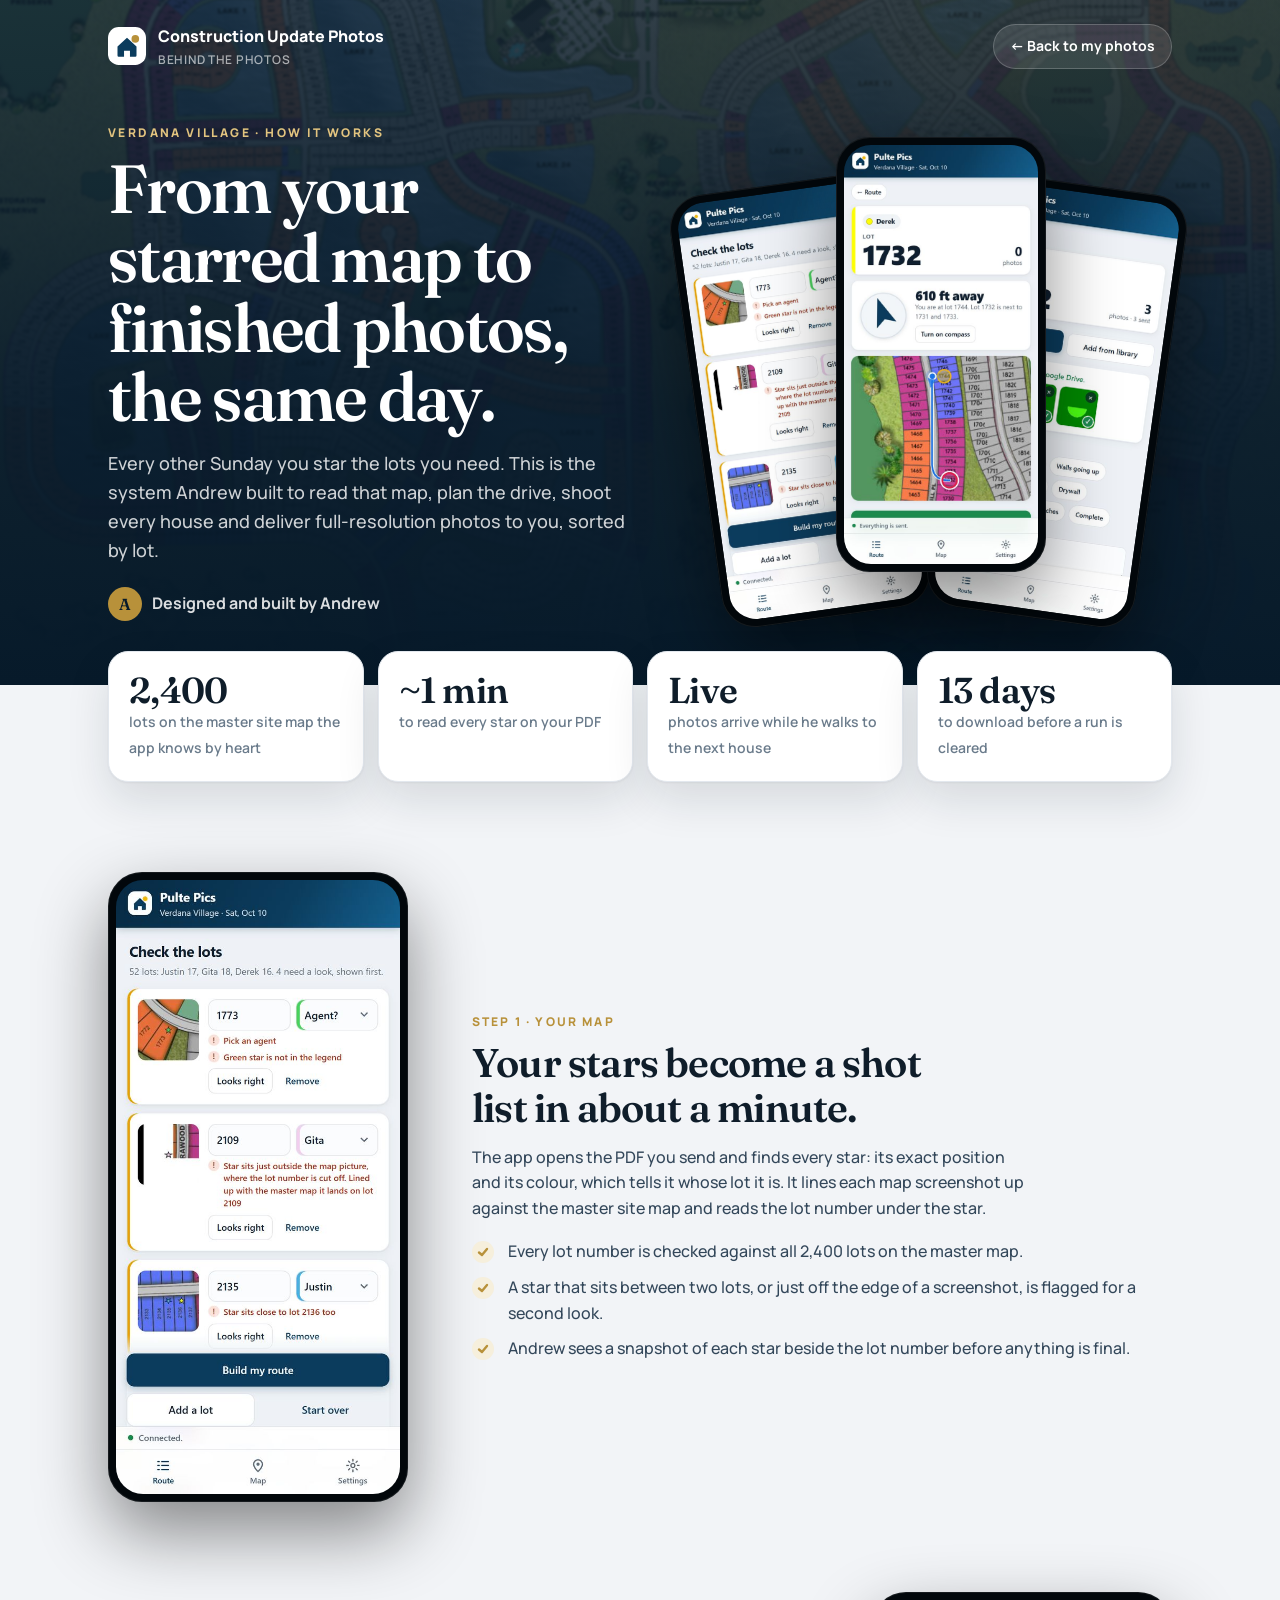
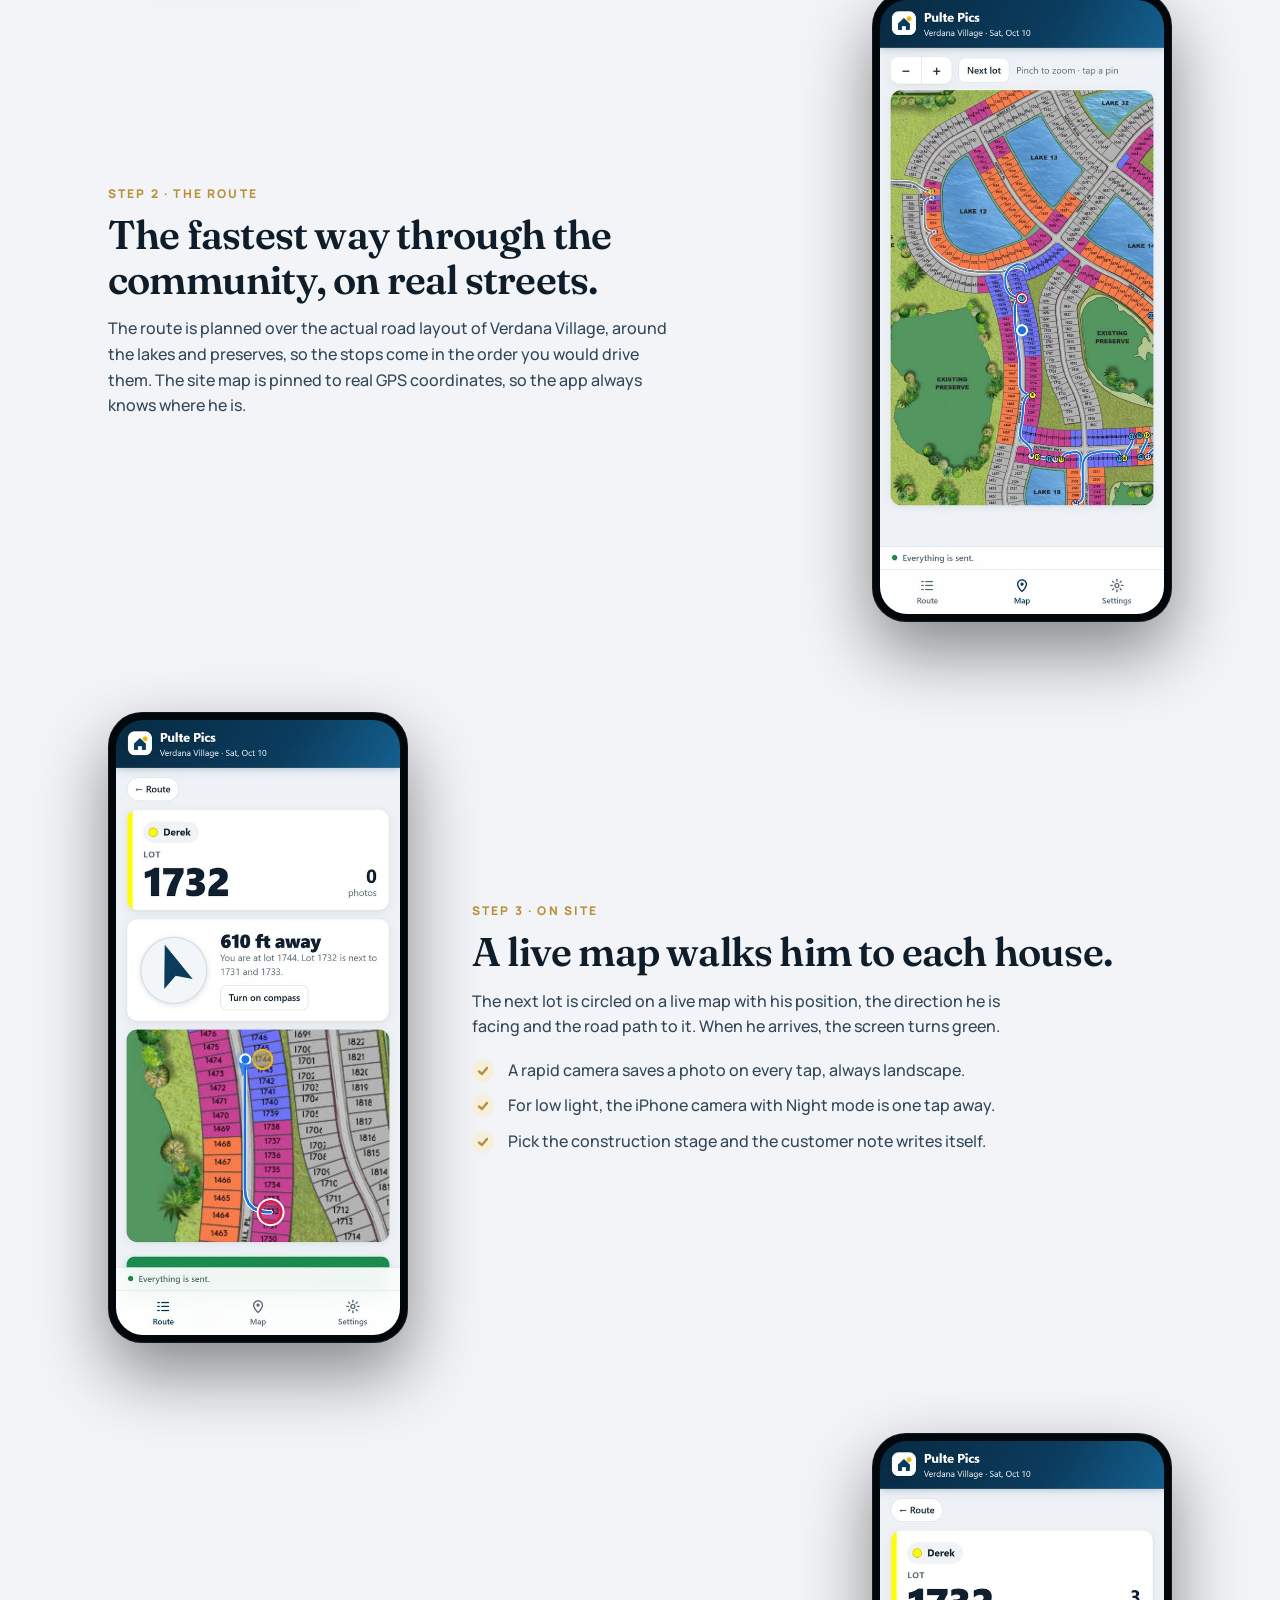
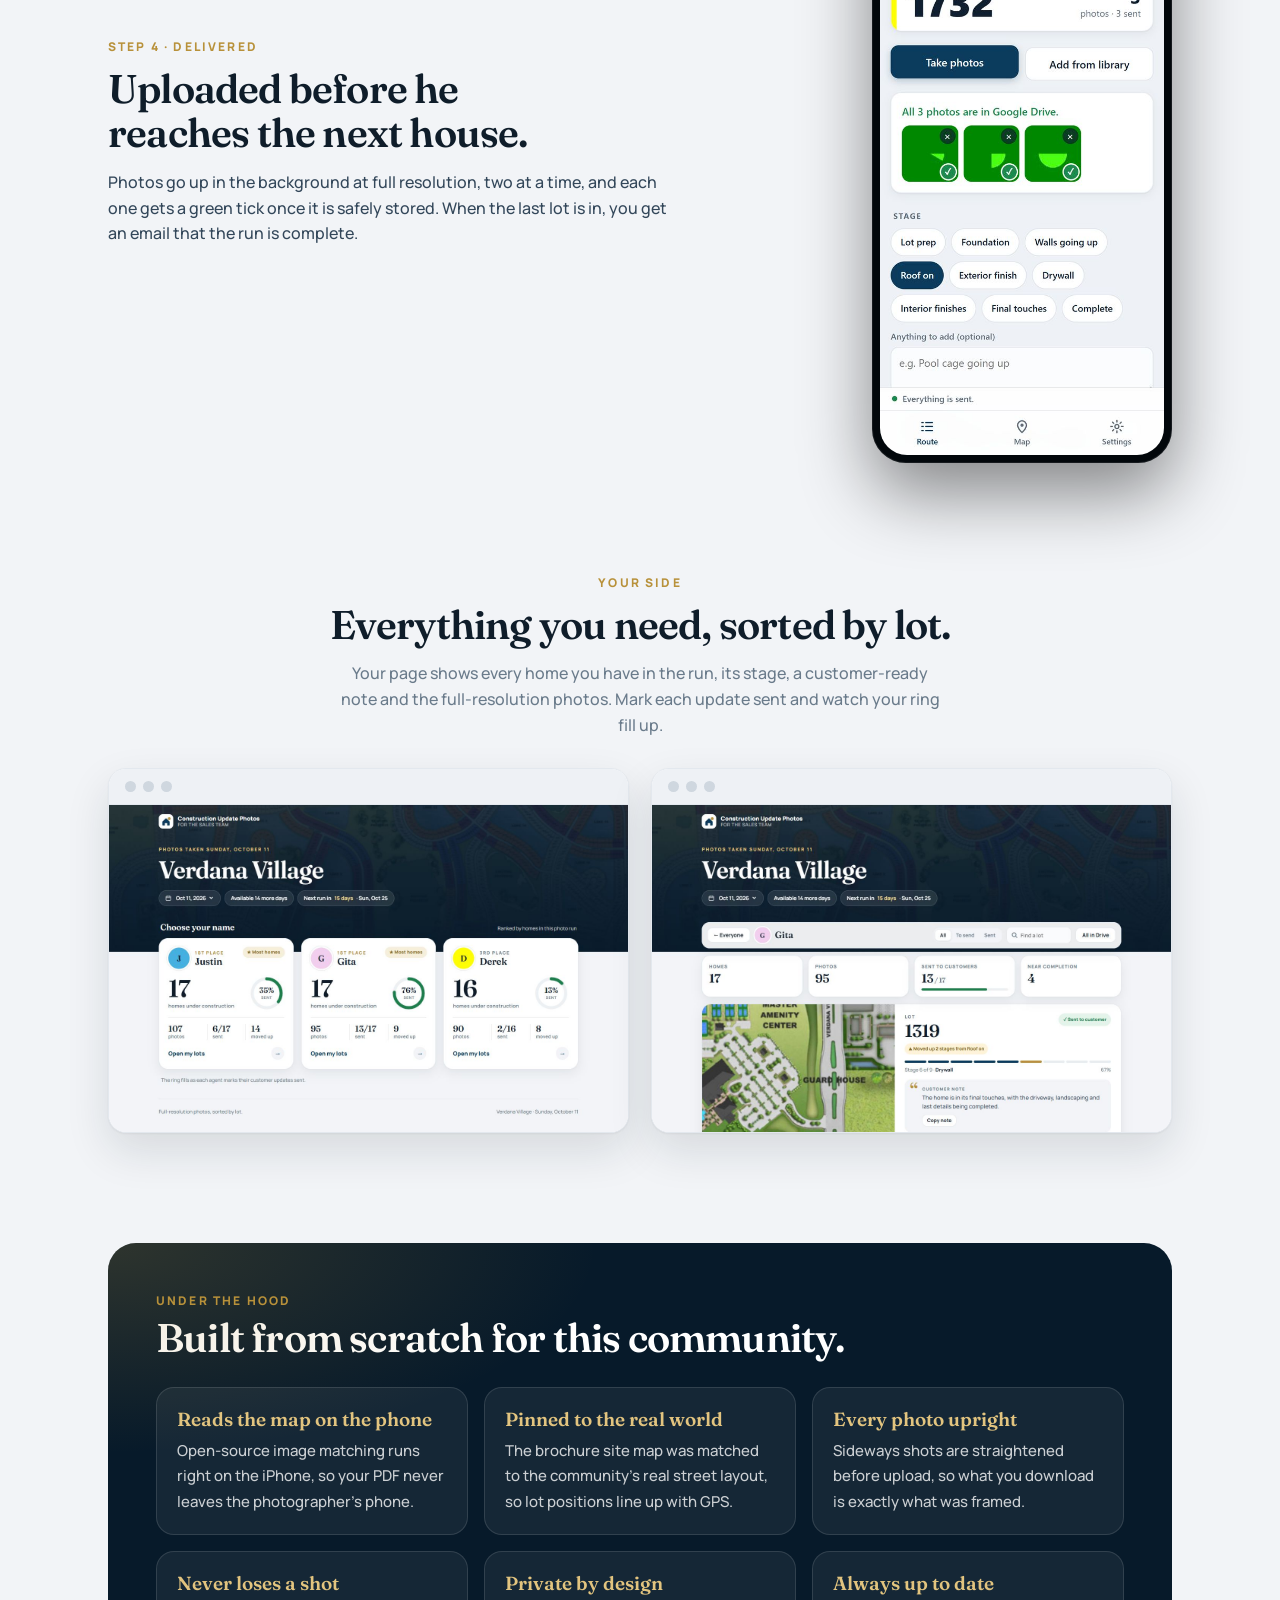
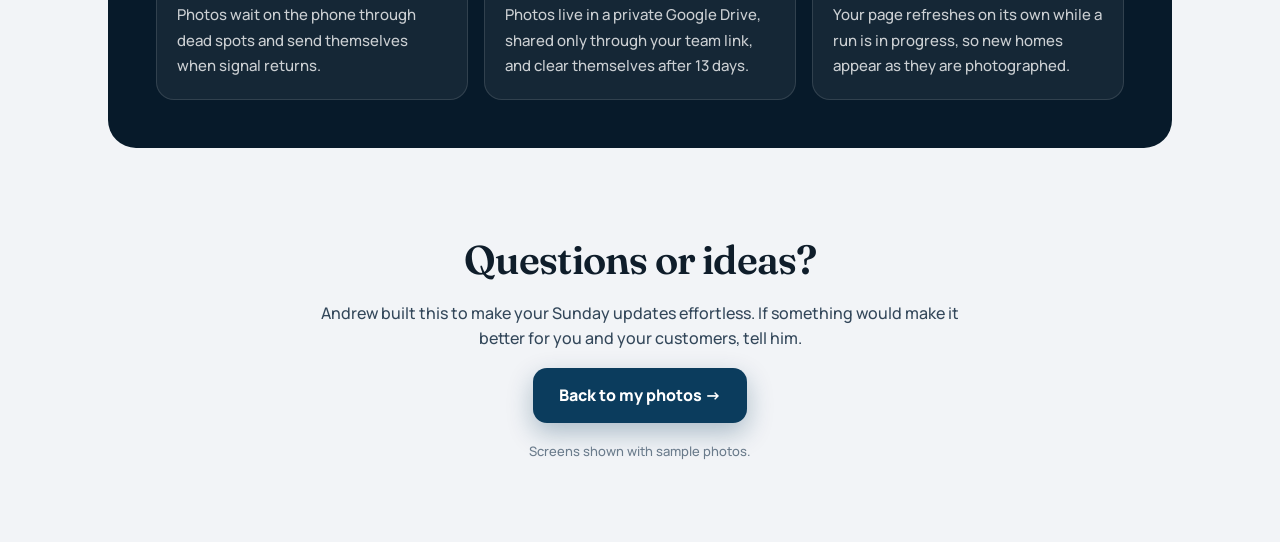
==== docs/about.html @ 3ebb16a1 "Camera controls turn with the phone; how-it-works page linked from the agents' page Co-Authored-By: " ====
<!doctype html>
<html lang="en">
<head>
<meta charset="utf-8">
<meta name="viewport" content="width=device-width, initial-scale=1">
<meta name="robots" content="noindex">
<title>Behind the Photos</title>
<link rel="preconnect" href="https://fonts.googleapis.com">
<link rel="preconnect" href="https://fonts.gstatic.com" crossorigin>
<link rel="stylesheet" href="https://fonts.googleapis.com/css2?family=Fraunces:opsz,wght@9..144,500;9..144,600;9..144,700&family=Manrope:wght@500;600;700;800&display=swap">
<style>
/* Layout: one long story, night masthead, then alternating phone + text chapters that follow a photo run in order */
:root {
  --ink: #0f1d2a; --ink-2: #33475a; --muted: #6a7b8b; --line: #e3e8ee; --porcelain: #f2f4f7; --white: #ffffff;
  --navy: #0b3c5d; --night: #071a2a; --gold: #b8913a; --gold-2: #e2c47f; --gold-soft: #f6efdc; --good: #1d7f4b;
  --display: "Fraunces", Georgia, "Times New Roman", serif;
  --ui: "Manrope", -apple-system, BlinkMacSystemFont, "Segoe UI", sans-serif;
  --shadow: 0 1px 2px rgba(15, 29, 42, .05), 0 18px 44px rgba(15, 29, 42, .12);
}
* { box-sizing: border-box; }
body { margin: 0; background: var(--porcelain); color: var(--ink); font: 500 16px/1.6 var(--ui); -webkit-font-smoothing: antialiased; }
a { color: inherit; }
img { max-width: 100%; display: block; }
.wrap { max-width: 1120px; margin: 0 auto; padding-inline: 28px; }
:focus-visible { outline: 3px solid rgba(184, 145, 58, .55); outline-offset: 2px; }
@media (prefers-reduced-motion: reduce) { * { transition: none !important; animation: none !important; } }

/* masthead */
.mast { position: relative; color: #fff; background: var(--night); overflow: hidden; padding-block: 24px 64px; }
.mast::before { content: ""; position: absolute; inset: -20px; background: url(map.jpg) center 35% / cover no-repeat; filter: saturate(.6) blur(1px); opacity: .45; }
.mast::after { content: ""; position: absolute; inset: 0; background: linear-gradient(180deg, rgba(7, 26, 42, .55), rgba(7, 26, 42, .9) 60%, rgba(7, 26, 42, 1)), radial-gradient(900px 380px at 80% 10%, rgba(184, 145, 58, .22), transparent 70%); }
.mast .wrap { position: relative; z-index: 1; }
.top { display: flex; align-items: center; justify-content: space-between; gap: 12px; flex-wrap: wrap; }
.brand { display: flex; align-items: center; gap: 12px; font-weight: 800; }
.brand small { display: block; font-weight: 600; font-size: 12px; color: rgba(255, 255, 255, .62); letter-spacing: .06em; text-transform: uppercase; }
.logo { width: 38px; height: 38px; }
.back { display: inline-flex; align-items: center; gap: 8px; padding: 10px 16px; border-radius: 99px; background: rgba(255, 255, 255, .1); border: 1px solid rgba(255, 255, 255, .2); color: #fff; text-decoration: none; font-weight: 700; font-size: 14px; }
.back:hover { background: rgba(255, 255, 255, .18); }
.hero { display: grid; grid-template-columns: minmax(0, 1.05fr) minmax(0, .95fr); gap: 40px; align-items: center; margin-top: 54px; }
.eyebrow { font-size: 12px; font-weight: 800; letter-spacing: .2em; text-transform: uppercase; color: var(--gold-2); }
h1 { font: 600 clamp(40px, 6vw, 68px)/1.02 var(--display); letter-spacing: -.025em; margin: 12px 0 18px; text-wrap: balance; }
.lede { font-size: 18px; color: rgba(255, 255, 255, .8); max-width: 52ch; margin: 0; }
.byline { margin-top: 22px; display: inline-flex; align-items: center; gap: 10px; font-weight: 700; color: rgba(255, 255, 255, .85); }
.byline i { width: 34px; height: 34px; border-radius: 50%; background: var(--gold); color: var(--night); font: 600 16px/34px var(--display); text-align: center; font-style: normal; }
.fan { position: relative; height: 470px; }
.fan .phone { position: absolute; width: 210px; }
.fan .phone:nth-child(1) { left: 2%; top: 46px; transform: rotate(-8deg); }
.fan .phone:nth-child(2) { left: 31%; top: 0; z-index: 2; }
.fan .phone:nth-child(3) { right: 2%; top: 46px; transform: rotate(8deg); }
.phone { background: #02070b; padding: 8px; border-radius: 34px; box-shadow: 0 30px 70px rgba(0, 0, 0, .45), inset 0 0 0 1px rgba(255, 255, 255, .08); }
.phone img { border-radius: 27px; width: 100%; aspect-ratio: 428 / 926; object-fit: cover; object-position: top; }

/* numbers */
.stats { display: grid; grid-template-columns: repeat(4, 1fr); gap: 14px; margin-top: -34px; position: relative; z-index: 2; }
.stat { background: var(--white); border: 1px solid var(--line); border-radius: 20px; padding: 20px; box-shadow: var(--shadow); }
.stat b { display: block; font: 600 36px/1.05 var(--display); letter-spacing: -.02em; font-variant-numeric: lining-nums; }
.stat span { font-size: 14px; color: var(--muted); font-weight: 600; }

/* chapters */
.chapters { display: grid; gap: 90px; margin-top: 90px; }
.chapter { display: grid; grid-template-columns: 300px minmax(0, 1fr); gap: 64px; align-items: center; }
.chapter.flip { grid-template-columns: minmax(0, 1fr) 300px; }
.chapter.flip .phone { order: 2; }
.step { font-size: 12px; font-weight: 800; letter-spacing: .18em; text-transform: uppercase; color: var(--gold); }
h2 { font: 600 clamp(28px, 3.6vw, 40px)/1.12 var(--display); letter-spacing: -.02em; margin: 10px 0 14px; text-wrap: balance; }
.chapter p { color: var(--ink-2); max-width: 56ch; margin: 0 0 12px; }
.points { list-style: none; padding: 0; margin: 18px 0 0; display: grid; gap: 10px; }
.points li { display: grid; grid-template-columns: 26px 1fr; gap: 10px; color: var(--ink-2); }
.points li::before { content: ""; width: 22px; height: 22px; border-radius: 50%; margin-top: 2px; background: var(--gold-soft) url("data:image/svg+xml,%3Csvg xmlns='http://www.w3.org/2000/svg' width='12' height='12' fill='none' stroke='%23b8913a' stroke-width='2.4' stroke-linecap='round' stroke-linejoin='round'%3E%3Cpath d='M2 6.5 5 9l5-6'/%3E%3C/svg%3E") no-repeat center; }

/* your side */
.yours { margin-top: 110px; }
.yours h2 { text-align: center; }
.yours .sub { text-align: center; color: var(--muted); max-width: 60ch; margin: 0 auto 30px; }
.browser { border-radius: 18px; overflow: hidden; background: var(--white); border: 1px solid var(--line); box-shadow: var(--shadow); }
.browser .bar { display: flex; gap: 7px; padding: 12px 16px; background: #eef1f5; border-bottom: 1px solid var(--line); }
.browser .bar i { width: 11px; height: 11px; border-radius: 50%; background: #cfd7df; }
.duo { display: grid; grid-template-columns: 1fr 1fr; gap: 22px; }

/* under the hood */
.hood { margin-top: 110px; background: var(--night); color: #fff; border-radius: 28px; padding: 48px; position: relative; overflow: hidden; }
.hood::after { content: ""; position: absolute; inset: 0; background: radial-gradient(700px 300px at 0% 0%, rgba(184, 145, 58, .22), transparent 70%); pointer-events: none; }
.hood h2 { margin-top: 6px; }
.hood .grid { display: grid; grid-template-columns: repeat(3, 1fr); gap: 16px; margin-top: 26px; position: relative; z-index: 1; }
.hood .card { background: rgba(255, 255, 255, .06); border: 1px solid rgba(255, 255, 255, .12); border-radius: 18px; padding: 20px; }
.hood .card b { display: block; font: 600 19px/1.25 var(--display); margin-bottom: 6px; color: var(--gold-2); }
.hood .card span { color: rgba(255, 255, 255, .78); font-size: 15px; }

.end { text-align: center; margin: 90px auto 80px; max-width: 640px; }
.end h2 { margin-bottom: 18px; }
.cta { display: inline-flex; align-items: center; gap: 10px; padding: 15px 26px; border-radius: 14px; background: var(--navy); color: #fff; text-decoration: none; font-weight: 800; box-shadow: 0 10px 26px rgba(11, 60, 93, .3); }
.cta:hover { background: #0e4a73; }
.note { font-size: 13px; color: var(--muted); margin-top: 18px; }

@media (max-width: 900px) {
  .hero { grid-template-columns: 1fr; }
  .fan { height: 400px; max-width: 520px; width: 100%; margin: 0 auto; }
  .fan .phone { width: 172px; }
  .stats { grid-template-columns: repeat(2, 1fr); }
  .chapter, .chapter.flip { grid-template-columns: 1fr; gap: 28px; }
  .chapter .phone, .chapter.flip .phone { order: 0; max-width: 280px; margin: 0 auto; }
  .duo { grid-template-columns: 1fr; }
  .hood .grid { grid-template-columns: 1fr; }
}
@media (max-width: 560px) {
  .wrap { padding-inline: 16px; }
  .fan { height: 330px; }
  .fan .phone { width: 140px; }
  .hood { padding: 30px 22px; }
  .stat b { font-size: 30px; }
}
</style>
</head>
<body>
<div class="mast"><div class="wrap">
  <div class="top">
    <div class="brand"><svg class="logo" viewBox="0 0 32 32" aria-hidden="true"><rect width="32" height="32" rx="9" fill="#fff"/><path d="M8 16.5 16 9l8 7.5V24a1 1 0 0 1-1 1h-4.5v-5h-5v5H9a1 1 0 0 1-1-1z" fill="#0b3c5d"/><circle cx="23" cy="10" r="3.2" fill="#b8913a"/></svg><div>Construction Update Photos<small>Behind the photos</small></div></div>
    <a class="back" id="back" href="team.html">&larr; Back to my photos</a>
  </div>
  <div class="hero">
    <div>
      <div class="eyebrow">Verdana Village · How it works</div>
      <h1>From your starred map to finished photos, the same day.</h1>
      <p class="lede">Every other Sunday you star the lots you need. This is the system Andrew built to read that map, plan the drive, shoot every house and deliver full-resolution photos to you, sorted by lot.</p>
      <div class="byline"><i>A</i>Designed and built by Andrew</div>
    </div>
    <div class="fan" aria-hidden="true">
      <div class="phone"><img src="about/star.jpg" alt=""></div>
      <div class="phone"><img src="about/find.jpg" alt=""></div>
      <div class="phone"><img src="about/shoot.jpg" alt=""></div>
    </div>
  </div>
</div></div>

<main class="wrap">
  <div class="stats">
    <div class="stat"><b>2,400</b><span>lots on the master site map the app knows by heart</span></div>
    <div class="stat"><b>~1 min</b><span>to read every star on your PDF</span></div>
    <div class="stat"><b>Live</b><span>photos arrive while he walks to the next house</span></div>
    <div class="stat"><b>13 days</b><span>to download before a run is cleared</span></div>
  </div>

  <div class="chapters">
    <section class="chapter">
      <div class="phone"><img src="about/star.jpg" alt="The app checking each starred lot against the master map"></div>
      <div>
        <div class="step">Step 1 · Your map</div>
        <h2>Your stars become a shot list in about a minute.</h2>
        <p>The app opens the PDF you send and finds every star: its exact position and its colour, which tells it whose lot it is. It lines each map screenshot up against the master site map and reads the lot number under the star.</p>
        <ul class="points">
          <li>Every lot number is checked against all 2,400 lots on the master map.</li>
          <li>A star that sits between two lots, or just off the edge of a screenshot, is flagged for a second look.</li>
          <li>Andrew sees a snapshot of each star beside the lot number before anything is final.</li>
        </ul>
      </div>
    </section>

    <section class="chapter flip">
      <div class="phone"><img src="about/map.jpg" alt="The route drawn along the community's streets"></div>
      <div>
        <div class="step">Step 2 · The route</div>
        <h2>The fastest way through the community, on real streets.</h2>
        <p>The route is planned over the actual road layout of Verdana Village, around the lakes and preserves, so the stops come in the order you would drive them. The site map is pinned to real GPS coordinates, so the app always knows where he is.</p>
      </div>
    </section>

    <section class="chapter">
      <div class="phone"><img src="about/find.jpg" alt="Live map and compass leading to the next lot"></div>
      <div>
        <div class="step">Step 3 · On site</div>
        <h2>A live map walks him to each house.</h2>
        <p>The next lot is circled on a live map with his position, the direction he is facing and the road path to it. When he arrives, the screen turns green.</p>
        <ul class="points">
          <li>A rapid camera saves a photo on every tap, always landscape.</li>
          <li>For low light, the iPhone camera with Night mode is one tap away.</li>
          <li>Pick the construction stage and the customer note writes itself.</li>
        </ul>
      </div>
    </section>

    <section class="chapter flip">
      <div class="phone"><img src="about/shoot.jpg" alt="Photos with green ticks once they reach Google Drive"></div>
      <div>
        <div class="step">Step 4 · Delivered</div>
        <h2>Uploaded before he reaches the next house.</h2>
        <p>Photos go up in the background at full resolution, two at a time, and each one gets a green tick once it is safely stored. When the last lot is in, you get an email that the run is complete.</p>
      </div>
    </section>
  </div>

  <section class="yours">
    <div class="step" style="text-align:center">Your side</div>
    <h2>Everything you need, sorted by lot.</h2>
    <p class="sub">Your page shows every home you have in the run, its stage, a customer-ready note and the full-resolution photos. Mark each update sent and watch your ring fill up.</p>
    <div class="duo">
      <div class="browser"><div class="bar"><i></i><i></i><i></i></div><img src="about/team.jpg" alt="The team page with each agent's homes"></div>
      <div class="browser"><div class="bar"><i></i><i></i><i></i></div><img src="about/lots.jpg" alt="An agent's lots with photos, stage and note"></div>
    </div>
  </section>

  <section class="hood">
    <div class="step">Under the hood</div>
    <h2>Built from scratch for this community.</h2>
    <div class="grid">
      <div class="card"><b>Reads the map on the phone</b><span>Open-source image matching runs right on the iPhone, so your PDF never leaves the photographer's phone.</span></div>
      <div class="card"><b>Pinned to the real world</b><span>The brochure site map was matched to the community's real street layout, so lot positions line up with GPS.</span></div>
      <div class="card"><b>Every photo upright</b><span>Sideways shots are straightened before upload, so what you download is exactly what was framed.</span></div>
      <div class="card"><b>Never loses a shot</b><span>Photos wait on the phone through dead spots and send themselves when signal returns.</span></div>
      <div class="card"><b>Private by design</b><span>Photos live in a private Google Drive, shared only through your team link, and clear themselves after 13 days.</span></div>
      <div class="card"><b>Always up to date</b><span>Your page refreshes on its own while a run is in progress, so new homes appear as they are photographed.</span></div>
    </div>
  </section>

  <section class="end">
    <h2>Questions or ideas?</h2>
    <p style="color:var(--ink-2)">Andrew built this to make your Sunday updates effortless. If something would make it better for you and your customers, tell him.</p>
    <a class="cta" id="back2" href="team.html">Back to my photos &rarr;</a>
    <p class="note">Screens shown with sample photos.</p>
  </section>
</main>
<script>
// return to the same team page this visit came from
document.querySelectorAll('#back, #back2').forEach(a => { a.href = 'team.html' + location.search; });
</script>
</body>
</html>
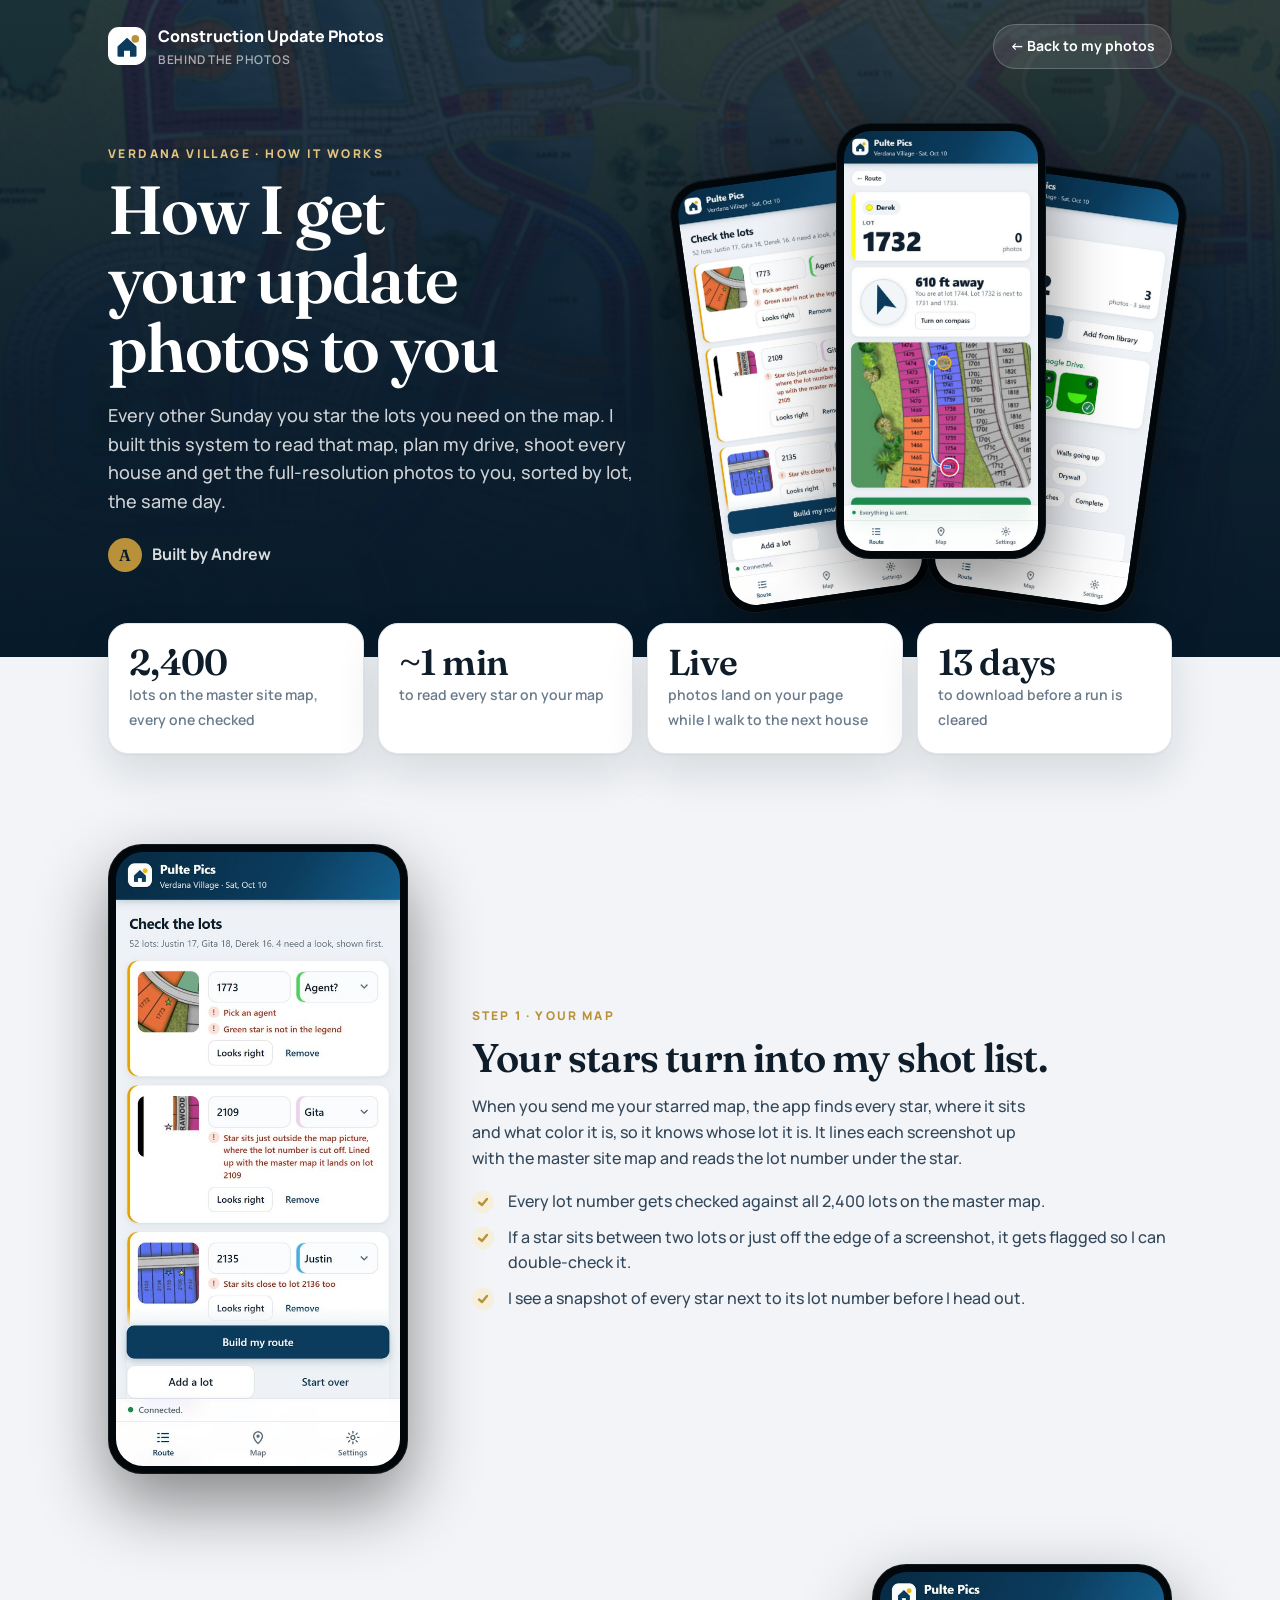
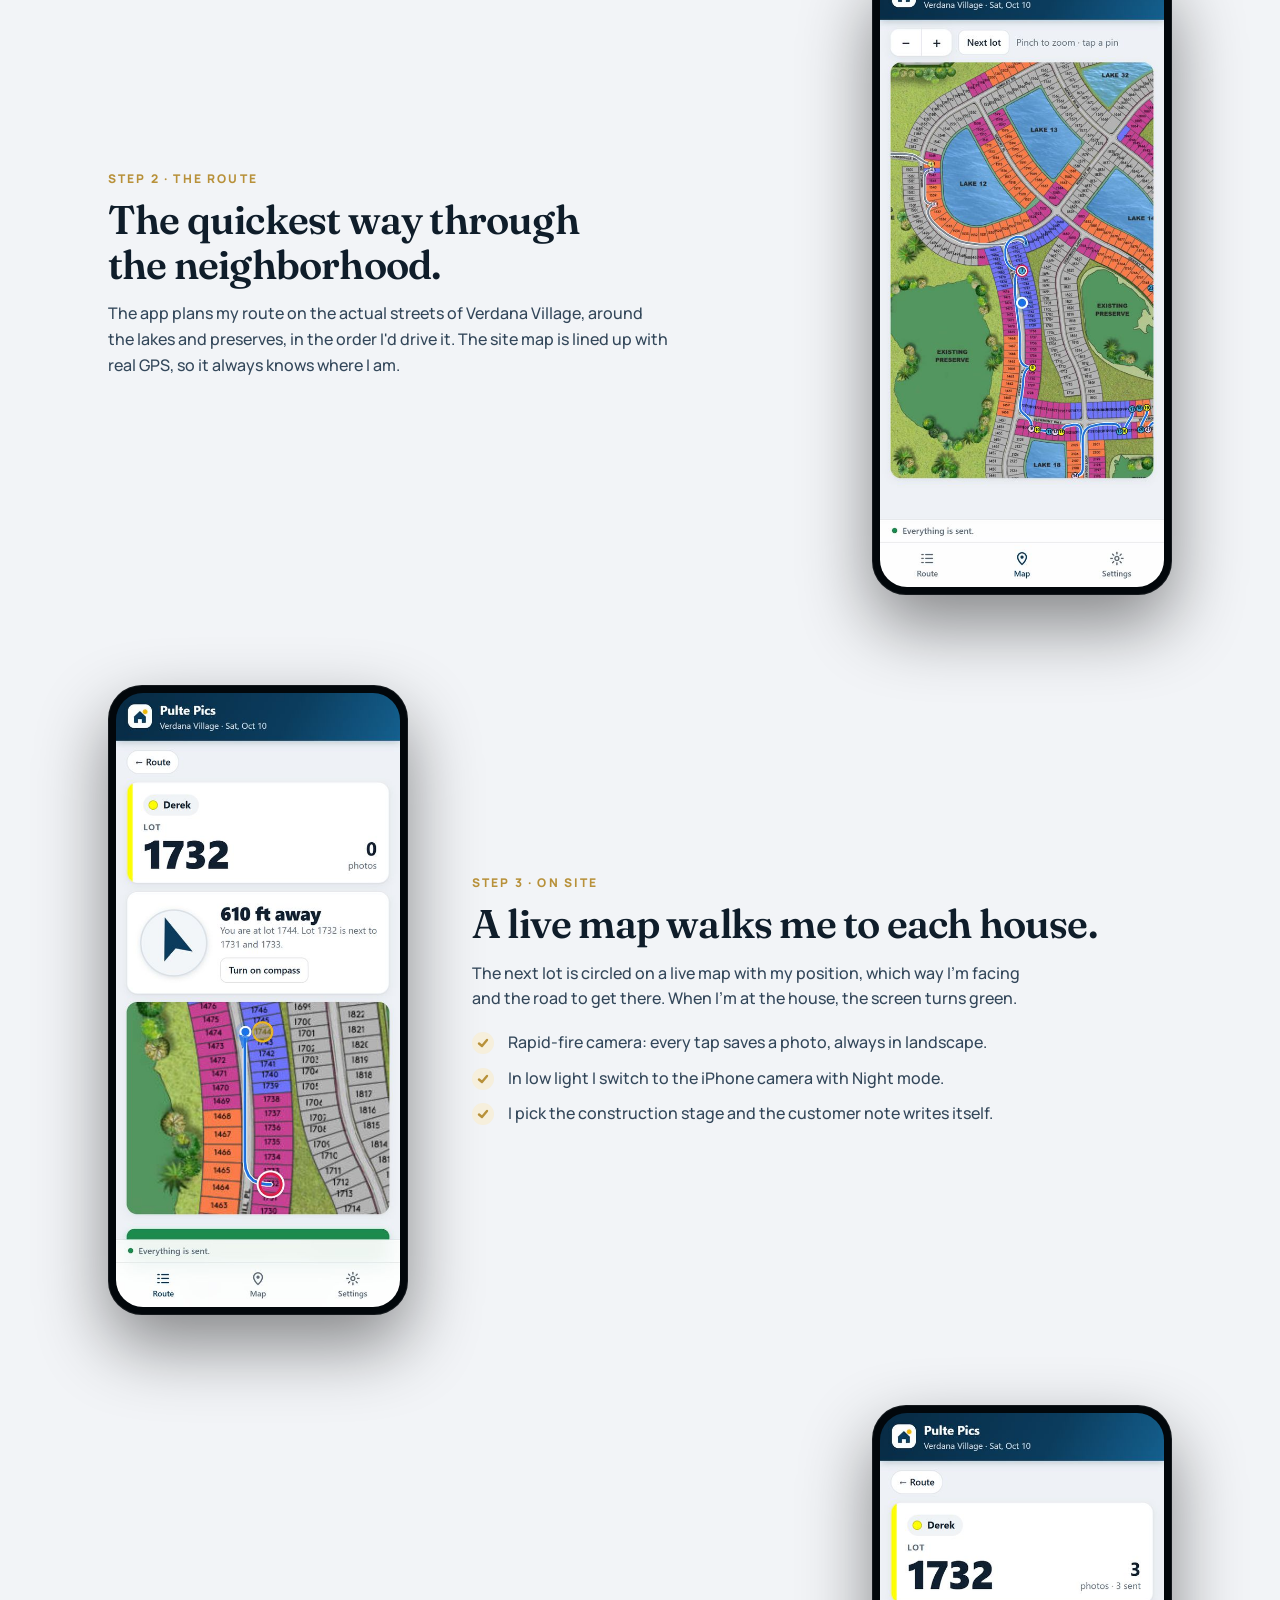
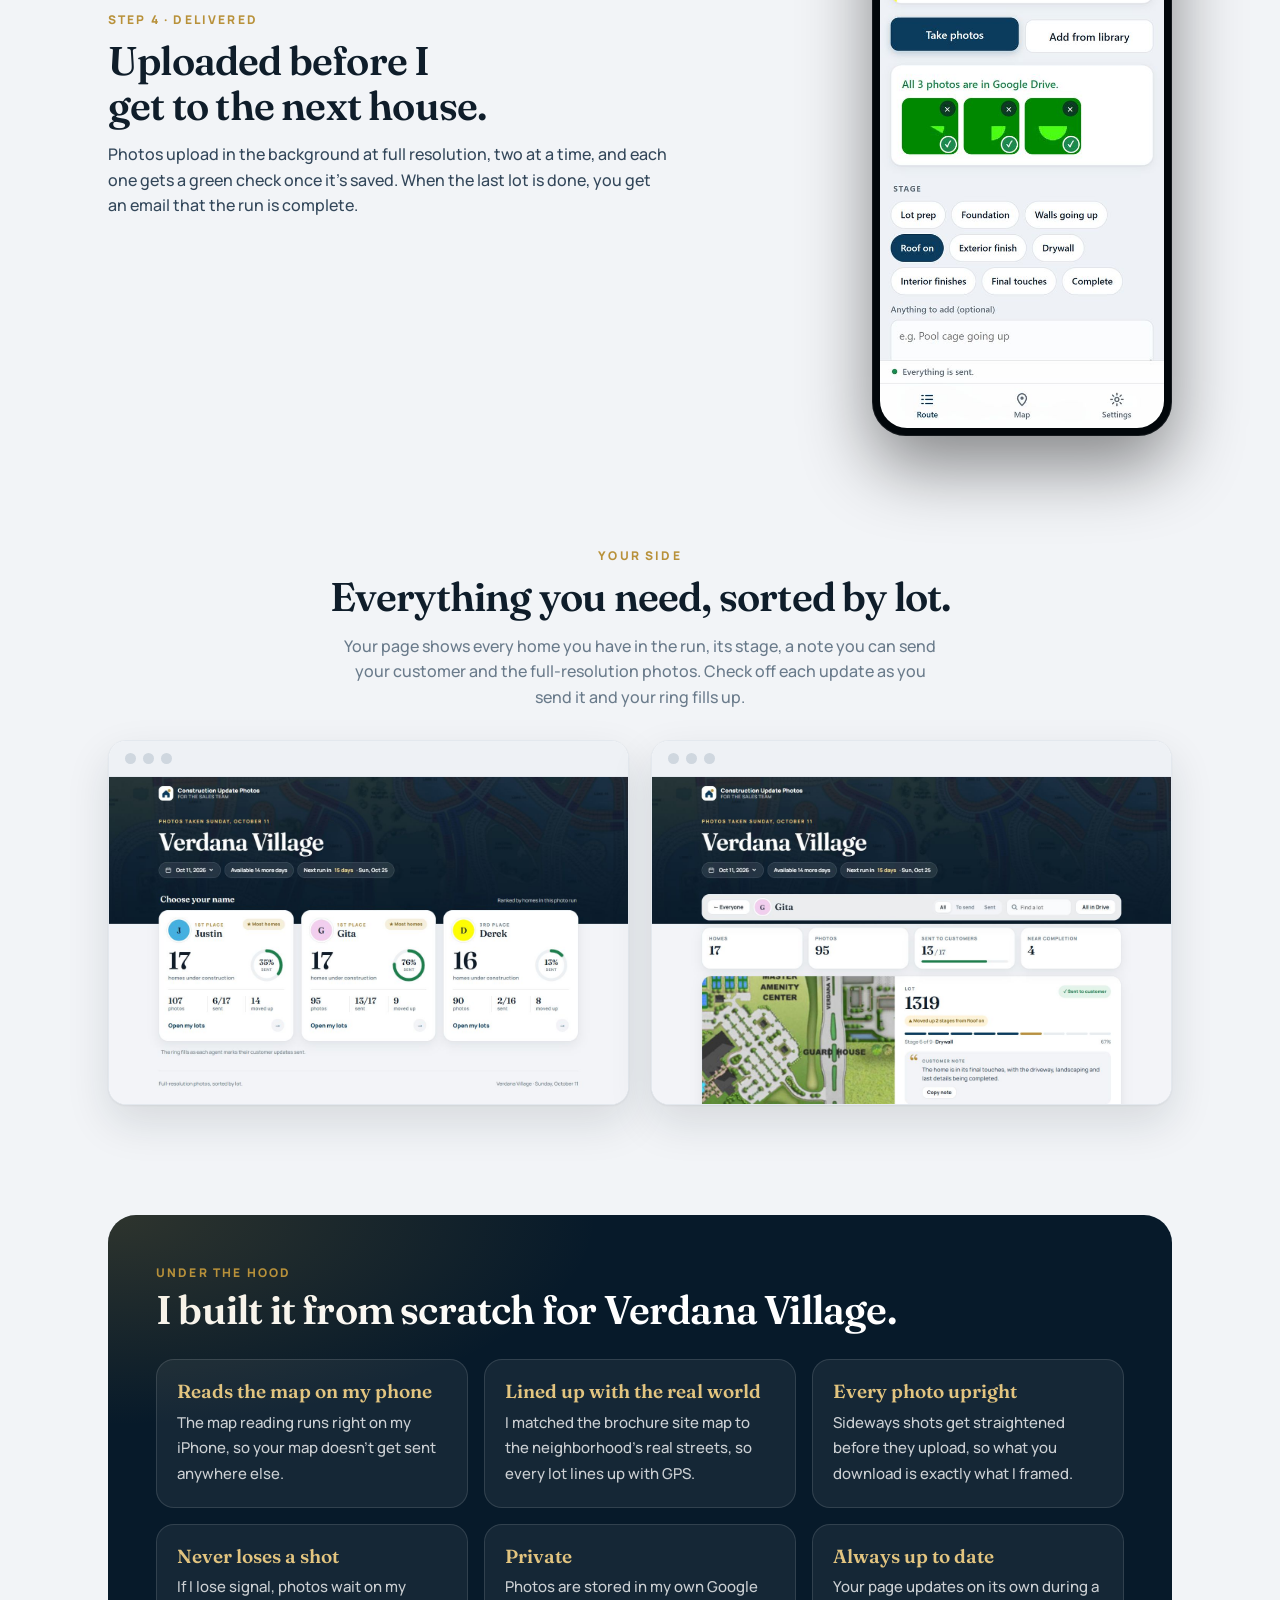
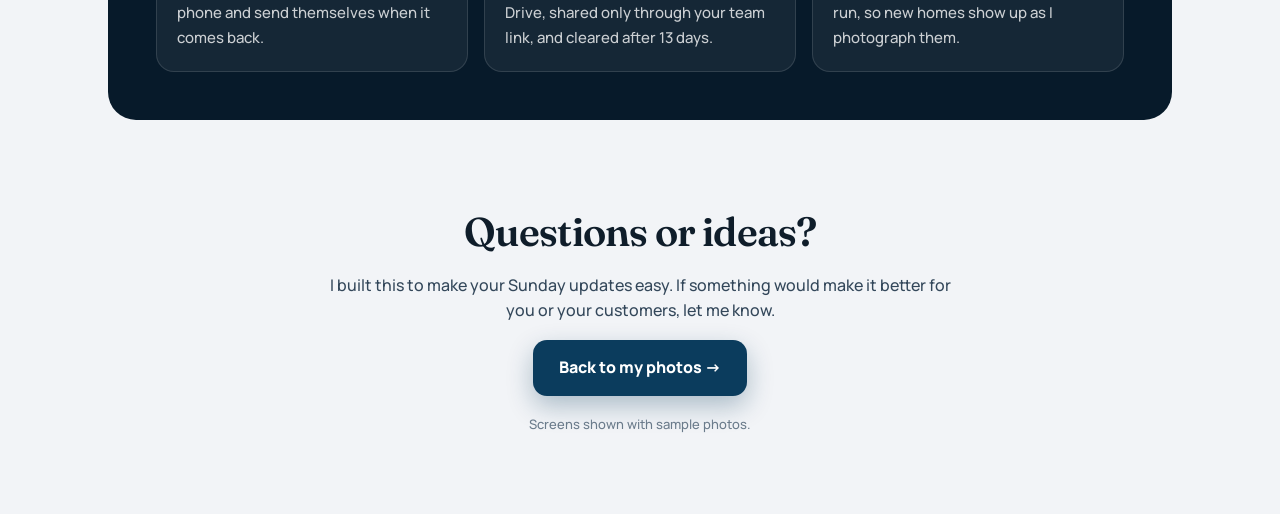
==== commit 4e562c19: "Showcase in Andrew's voice with American spelling; agents' page loading state, texture and motion Co" ====
--- a/docs/about.html
+++ b/docs/about.html
@@ -4,7 +4,7 @@
 <meta charset="utf-8">
 <meta name="viewport" content="width=device-width, initial-scale=1">
 <meta name="robots" content="noindex">
-<title>Behind the Photos</title>
+<title>How I Do the Photos</title>
 <link rel="preconnect" href="https://fonts.googleapis.com">
 <link rel="preconnect" href="https://fonts.gstatic.com" crossorigin>
 <link rel="stylesheet" href="https://fonts.googleapis.com/css2?family=Fraunces:opsz,wght@9..144,500;9..144,600;9..144,700&family=Manrope:wght@500;600;700;800&display=swap">
@@ -120,9 +120,9 @@
   <div class="hero">
     <div>
       <div class="eyebrow">Verdana Village · How it works</div>
-      <h1>From your starred map to finished photos, the same day.</h1>
-      <p class="lede">Every other Sunday you star the lots you need. This is the system Andrew built to read that map, plan the drive, shoot every house and deliver full-resolution photos to you, sorted by lot.</p>
-      <div class="byline"><i>A</i>Designed and built by Andrew</div>
+      <h1>How I get your update photos to you</h1>
+      <p class="lede">Every other Sunday you star the lots you need on the map. I built this system to read that map, plan my drive, shoot every house and get the full-resolution photos to you, sorted by lot, the same day.</p>
+      <div class="byline"><i>A</i>Built by Andrew</div>
     </div>
     <div class="fan" aria-hidden="true">
       <div class="phone"><img src="about/star.jpg" alt=""></div>
@@ -134,9 +134,9 @@
 
 <main class="wrap">
   <div class="stats">
-    <div class="stat"><b>2,400</b><span>lots on the master site map the app knows by heart</span></div>
-    <div class="stat"><b>~1 min</b><span>to read every star on your PDF</span></div>
-    <div class="stat"><b>Live</b><span>photos arrive while he walks to the next house</span></div>
+    <div class="stat"><b>2,400</b><span>lots on the master site map, every one checked</span></div>
+    <div class="stat"><b>~1 min</b><span>to read every star on your map</span></div>
+    <div class="stat"><b>Live</b><span>photos land on your page while I walk to the next house</span></div>
     <div class="stat"><b>13 days</b><span>to download before a run is cleared</span></div>
   </div>
 
@@ -145,12 +145,12 @@
       <div class="phone"><img src="about/star.jpg" alt="The app checking each starred lot against the master map"></div>
       <div>
         <div class="step">Step 1 · Your map</div>
-        <h2>Your stars become a shot list in about a minute.</h2>
-        <p>The app opens the PDF you send and finds every star: its exact position and its colour, which tells it whose lot it is. It lines each map screenshot up against the master site map and reads the lot number under the star.</p>
+        <h2>Your stars turn into my shot list.</h2>
+        <p>When you send me your starred map, the app finds every star, where it sits and what color it is, so it knows whose lot it is. It lines each screenshot up with the master site map and reads the lot number under the star.</p>
         <ul class="points">
-          <li>Every lot number is checked against all 2,400 lots on the master map.</li>
-          <li>A star that sits between two lots, or just off the edge of a screenshot, is flagged for a second look.</li>
-          <li>Andrew sees a snapshot of each star beside the lot number before anything is final.</li>
+          <li>Every lot number gets checked against all 2,400 lots on the master map.</li>
+          <li>If a star sits between two lots or just off the edge of a screenshot, it gets flagged so I can double-check it.</li>
+          <li>I see a snapshot of every star next to its lot number before I head out.</li>
         </ul>
       </div>
     </section>
@@ -159,8 +159,8 @@
       <div class="phone"><img src="about/map.jpg" alt="The route drawn along the community's streets"></div>
       <div>
         <div class="step">Step 2 · The route</div>
-        <h2>The fastest way through the community, on real streets.</h2>
-        <p>The route is planned over the actual road layout of Verdana Village, around the lakes and preserves, so the stops come in the order you would drive them. The site map is pinned to real GPS coordinates, so the app always knows where he is.</p>
+        <h2>The quickest way through the neighborhood.</h2>
+        <p>The app plans my route on the actual streets of Verdana Village, around the lakes and preserves, in the order I'd drive it. The site map is lined up with real GPS, so it always knows where I am.</p>
       </div>
     </section>
 
@@ -168,12 +168,12 @@
       <div class="phone"><img src="about/find.jpg" alt="Live map and compass leading to the next lot"></div>
       <div>
         <div class="step">Step 3 · On site</div>
-        <h2>A live map walks him to each house.</h2>
-        <p>The next lot is circled on a live map with his position, the direction he is facing and the road path to it. When he arrives, the screen turns green.</p>
+        <h2>A live map walks me to each house.</h2>
+        <p>The next lot is circled on a live map with my position, which way I'm facing and the road to get there. When I'm at the house, the screen turns green.</p>
         <ul class="points">
-          <li>A rapid camera saves a photo on every tap, always landscape.</li>
-          <li>For low light, the iPhone camera with Night mode is one tap away.</li>
-          <li>Pick the construction stage and the customer note writes itself.</li>
+          <li>Rapid-fire camera: every tap saves a photo, always in landscape.</li>
+          <li>In low light I switch to the iPhone camera with Night mode.</li>
+          <li>I pick the construction stage and the customer note writes itself.</li>
         </ul>
       </div>
     </section>
@@ -182,8 +182,8 @@
       <div class="phone"><img src="about/shoot.jpg" alt="Photos with green ticks once they reach Google Drive"></div>
       <div>
         <div class="step">Step 4 · Delivered</div>
-        <h2>Uploaded before he reaches the next house.</h2>
-        <p>Photos go up in the background at full resolution, two at a time, and each one gets a green tick once it is safely stored. When the last lot is in, you get an email that the run is complete.</p>
+        <h2>Uploaded before I get to the next house.</h2>
+        <p>Photos upload in the background at full resolution, two at a time, and each one gets a green check once it's saved. When the last lot is done, you get an email that the run is complete.</p>
       </div>
     </section>
   </div>
@@ -191,7 +191,7 @@
   <section class="yours">
     <div class="step" style="text-align:center">Your side</div>
     <h2>Everything you need, sorted by lot.</h2>
-    <p class="sub">Your page shows every home you have in the run, its stage, a customer-ready note and the full-resolution photos. Mark each update sent and watch your ring fill up.</p>
+    <p class="sub">Your page shows every home you have in the run, its stage, a note you can send your customer and the full-resolution photos. Check off each update as you send it and your ring fills up.</p>
     <div class="duo">
       <div class="browser"><div class="bar"><i></i><i></i><i></i></div><img src="about/team.jpg" alt="The team page with each agent's homes"></div>
       <div class="browser"><div class="bar"><i></i><i></i><i></i></div><img src="about/lots.jpg" alt="An agent's lots with photos, stage and note"></div>
@@ -200,20 +200,20 @@
 
   <section class="hood">
     <div class="step">Under the hood</div>
-    <h2>Built from scratch for this community.</h2>
+    <h2>I built it from scratch for Verdana Village.</h2>
     <div class="grid">
-      <div class="card"><b>Reads the map on the phone</b><span>Open-source image matching runs right on the iPhone, so your PDF never leaves the photographer's phone.</span></div>
-      <div class="card"><b>Pinned to the real world</b><span>The brochure site map was matched to the community's real street layout, so lot positions line up with GPS.</span></div>
-      <div class="card"><b>Every photo upright</b><span>Sideways shots are straightened before upload, so what you download is exactly what was framed.</span></div>
-      <div class="card"><b>Never loses a shot</b><span>Photos wait on the phone through dead spots and send themselves when signal returns.</span></div>
-      <div class="card"><b>Private by design</b><span>Photos live in a private Google Drive, shared only through your team link, and clear themselves after 13 days.</span></div>
-      <div class="card"><b>Always up to date</b><span>Your page refreshes on its own while a run is in progress, so new homes appear as they are photographed.</span></div>
+      <div class="card"><b>Reads the map on my phone</b><span>The map reading runs right on my iPhone, so your map doesn't get sent anywhere else.</span></div>
+      <div class="card"><b>Lined up with the real world</b><span>I matched the brochure site map to the neighborhood's real streets, so every lot lines up with GPS.</span></div>
+      <div class="card"><b>Every photo upright</b><span>Sideways shots get straightened before they upload, so what you download is exactly what I framed.</span></div>
+      <div class="card"><b>Never loses a shot</b><span>If I lose signal, photos wait on my phone and send themselves when it comes back.</span></div>
+      <div class="card"><b>Private</b><span>Photos are stored in my own Google Drive, shared only through your team link, and cleared after 13 days.</span></div>
+      <div class="card"><b>Always up to date</b><span>Your page updates on its own during a run, so new homes show up as I photograph them.</span></div>
     </div>
   </section>
 
   <section class="end">
     <h2>Questions or ideas?</h2>
-    <p style="color:var(--ink-2)">Andrew built this to make your Sunday updates effortless. If something would make it better for you and your customers, tell him.</p>
+    <p style="color:var(--ink-2)">I built this to make your Sunday updates easy. If something would make it better for you or your customers, let me know.</p>
     <a class="cta" id="back2" href="team.html">Back to my photos &rarr;</a>
     <p class="note">Screens shown with sample photos.</p>
   </section>
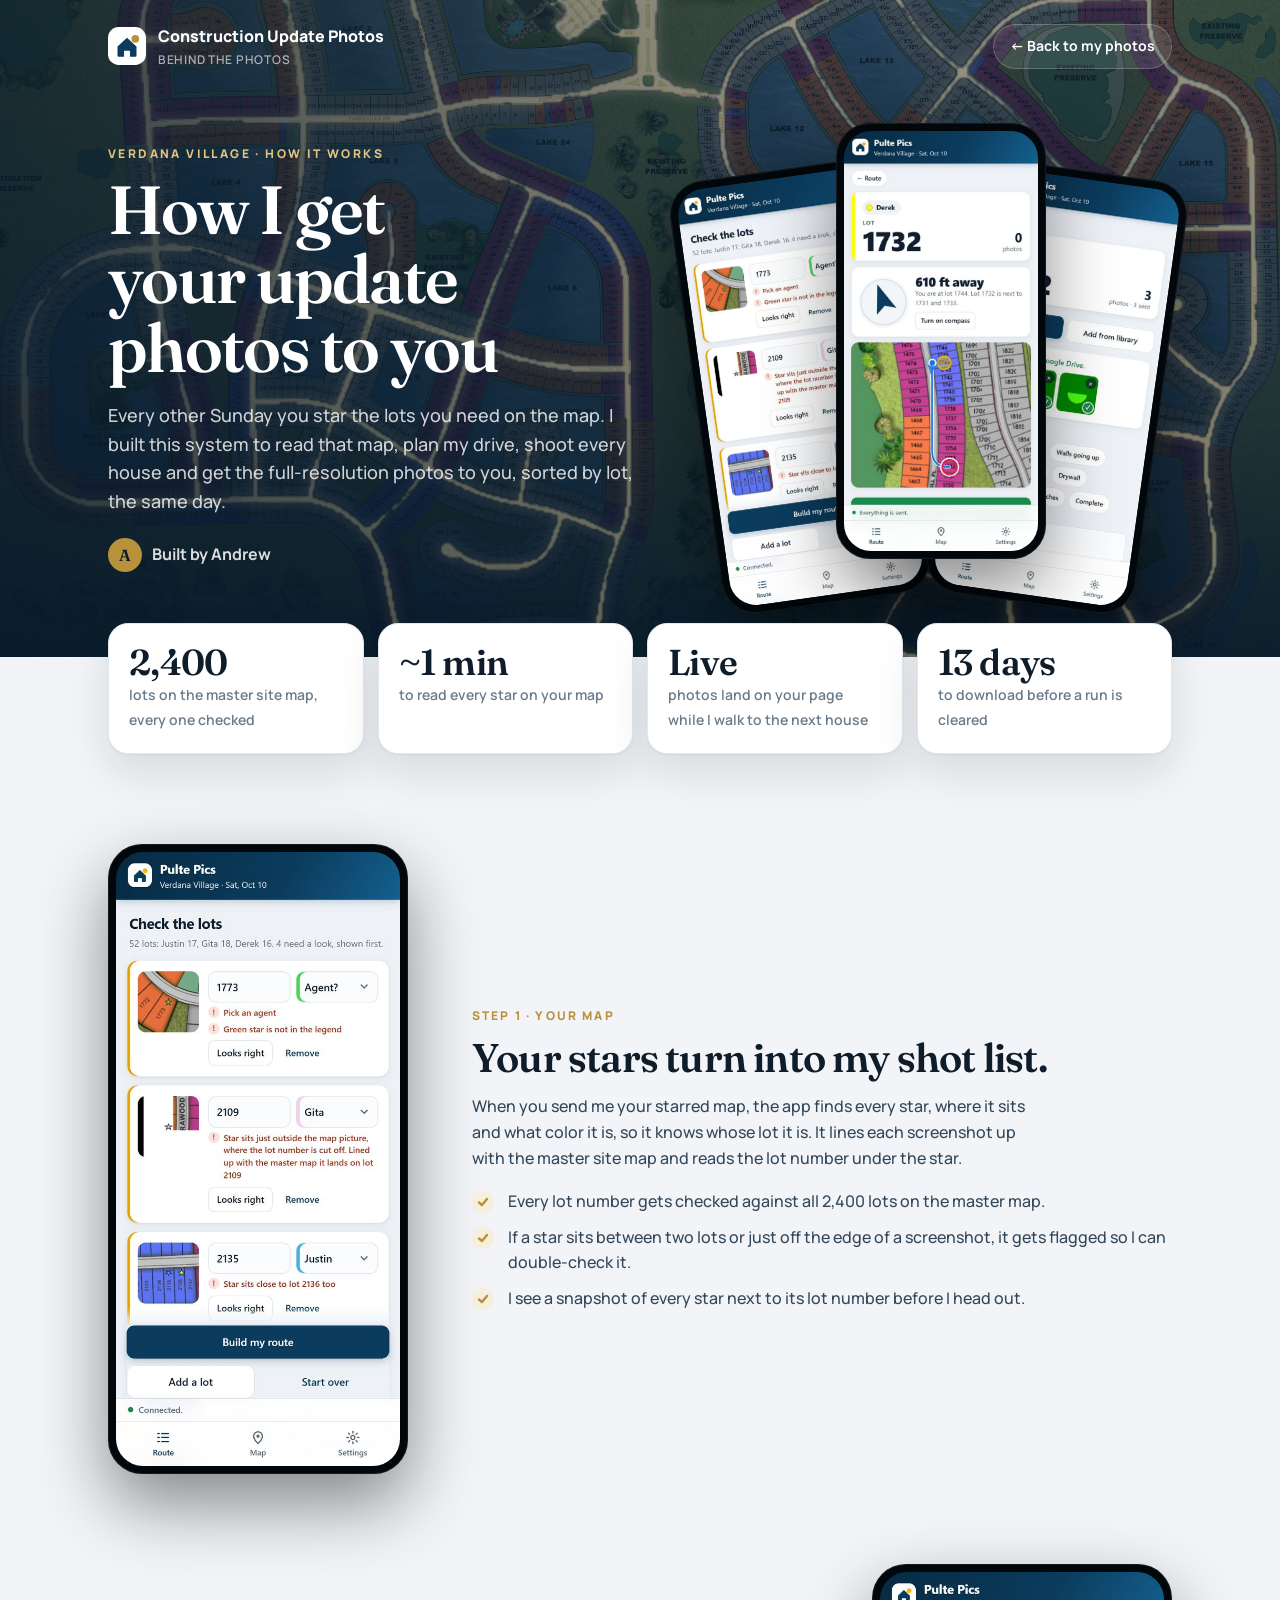
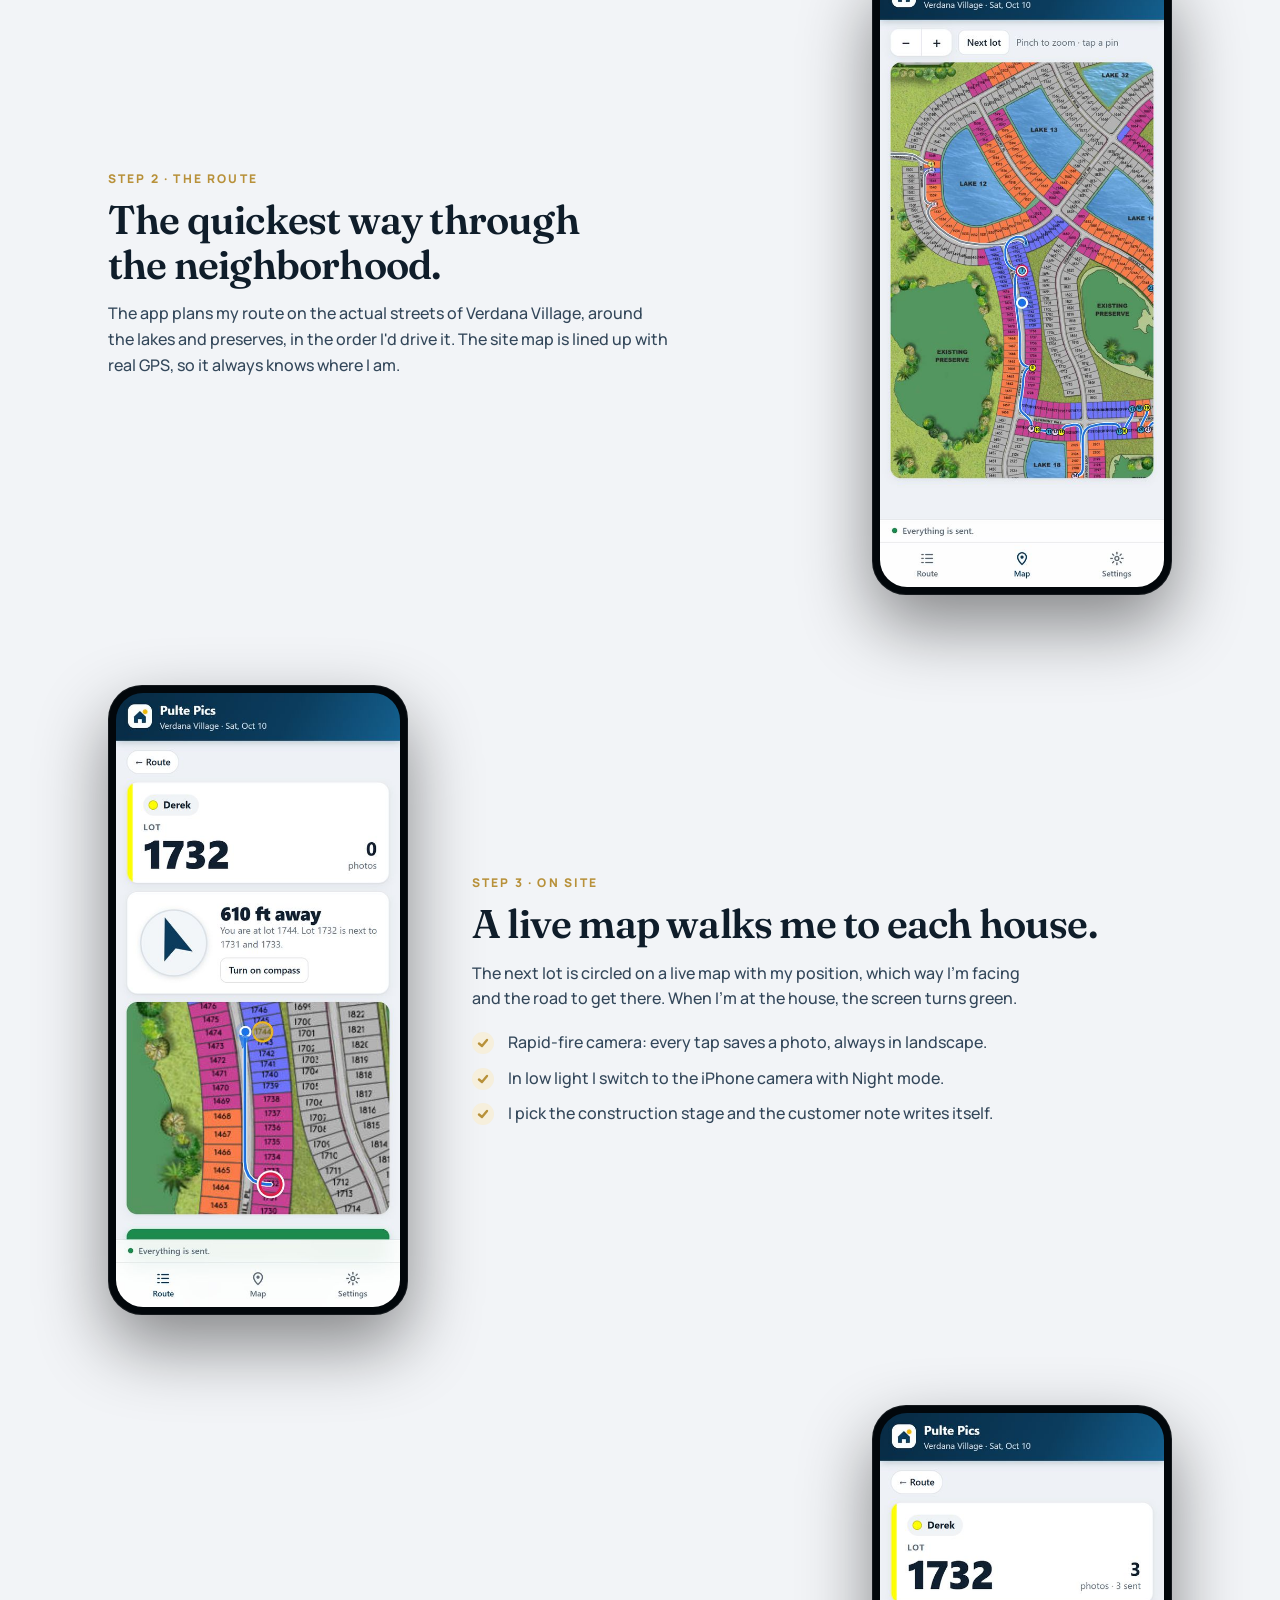
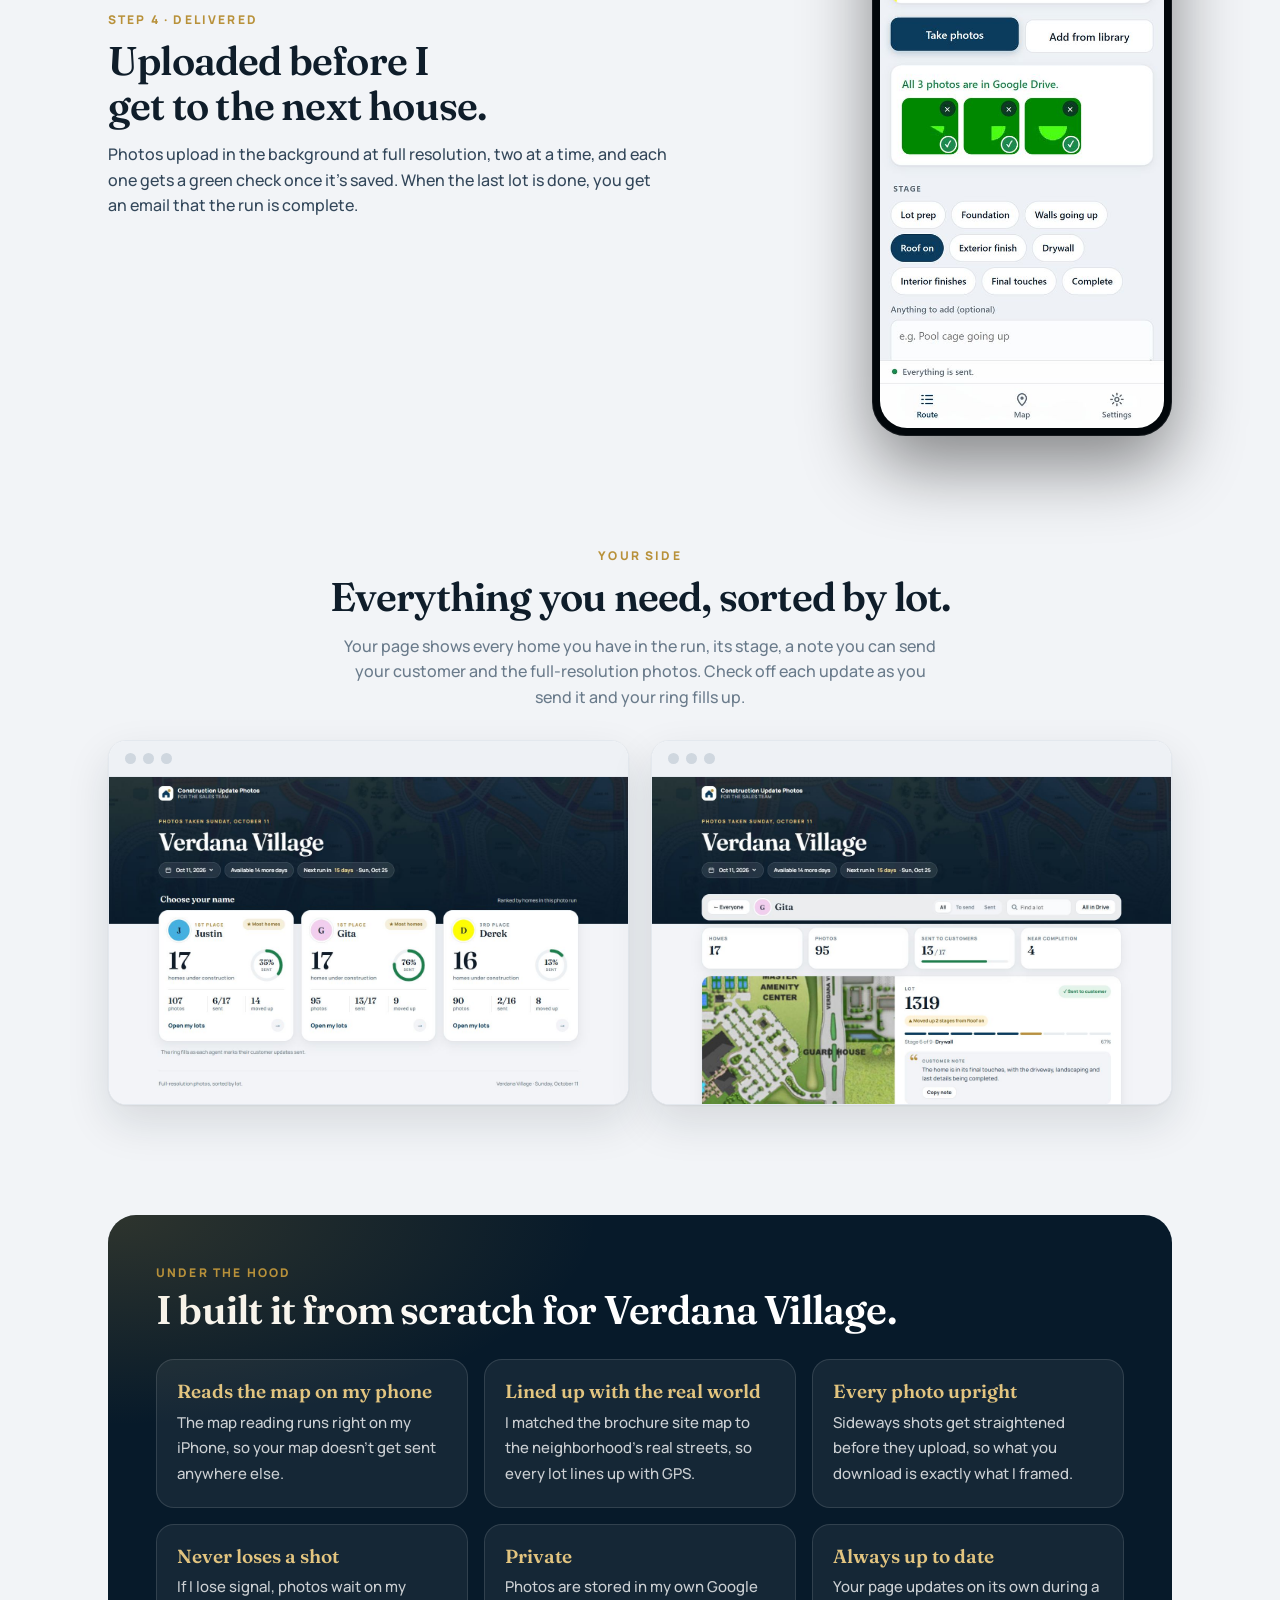
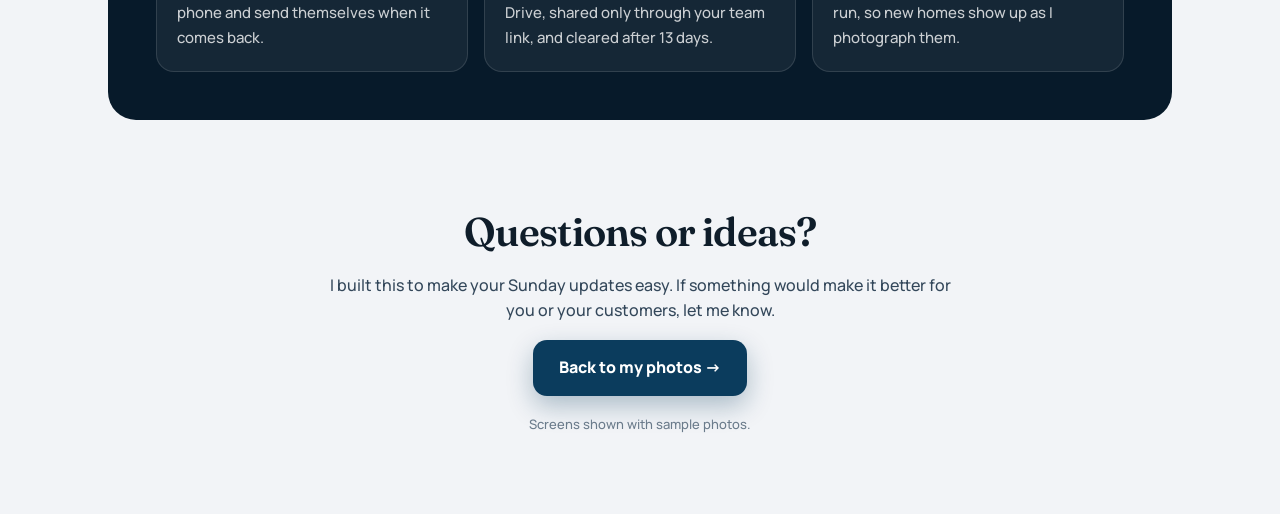
==== commit 0ba69eea: "Glowing street network over the header map with a light sweep; no empty header bubbles before the fi" ====
--- a/docs/about.html
+++ b/docs/about.html
@@ -50,6 +50,18 @@
 .phone { background: #02070b; padding: 8px; border-radius: 34px; box-shadow: 0 30px 70px rgba(0, 0, 0, .45), inset 0 0 0 1px rgba(255, 255, 255, .08); }
 .phone img { border-radius: 27px; width: 100%; aspect-ratio: 428 / 926; object-fit: cover; object-position: top; }
 
+/* ---------- header art: the aerial map, the real street network glowing gold over it, and light moving along the streets ---------- */
+.mast::before, .mast::after, #gate::before, #gate::after { content: none !important; }
+.art { position: absolute; inset: -24px; animation: drift 38s ease-in-out infinite alternate; pointer-events: none; }
+.art i { position: absolute; inset: 0; background: center 40% / cover no-repeat; }
+.art .photo { background-image: url(map.jpg); opacity: .62; filter: saturate(.8); }
+.art .shade { background: linear-gradient(180deg, rgba(7, 26, 42, .5) 0%, rgba(7, 26, 42, .7) 55%, rgba(7, 26, 42, .97) 100%), linear-gradient(90deg, rgba(7, 26, 42, .62), rgba(7, 26, 42, 0) 62%), radial-gradient(900px 340px at 18% 0%, rgba(184, 145, 58, .16), transparent 70%); }
+.art .streets { background-image: url(streets.png); opacity: .6; mix-blend-mode: screen; -webkit-mask-image: linear-gradient(90deg, rgba(0, 0, 0, .18), rgba(0, 0, 0, .9) 60%); mask-image: linear-gradient(90deg, rgba(0, 0, 0, .18), rgba(0, 0, 0, .9) 60%); }
+.art .sweep { background: linear-gradient(105deg, transparent 38%, rgba(255, 236, 190, .85) 50%, transparent 62%) 0 0 / 260% 100% no-repeat; -webkit-mask: url(streets.png) center 40% / cover no-repeat; mask: url(streets.png) center 40% / cover no-repeat; mix-blend-mode: screen; animation: sweep-streets 9s cubic-bezier(.45, 0, .55, 1) infinite; }
+@keyframes sweep-streets { from { background-position: 140% 0; } to { background-position: -40% 0; } }
+@keyframes drift { from { transform: scale(1.04) translate(0, 0); } to { transform: scale(1.12) translate(-2%, -1.5%); } }
+@media (prefers-reduced-motion: reduce) { .art, .art .sweep { animation: none !important; } .art .sweep { display: none; } }
+
 /* numbers */
 .stats { display: grid; grid-template-columns: repeat(4, 1fr); gap: 14px; margin-top: -34px; position: relative; z-index: 2; }
 .stat { background: var(--white); border: 1px solid var(--line); border-radius: 20px; padding: 20px; box-shadow: var(--shadow); }
@@ -112,7 +124,7 @@
 </style>
 </head>
 <body>
-<div class="mast"><div class="wrap">
+<div class="mast"><div class="art" aria-hidden="true"><i class="photo"></i><i class="shade"></i><i class="streets"></i><i class="sweep"></i></div><div class="wrap">
   <div class="top">
     <div class="brand"><svg class="logo" viewBox="0 0 32 32" aria-hidden="true"><rect width="32" height="32" rx="9" fill="#fff"/><path d="M8 16.5 16 9l8 7.5V24a1 1 0 0 1-1 1h-4.5v-5h-5v5H9a1 1 0 0 1-1-1z" fill="#0b3c5d"/><circle cx="23" cy="10" r="3.2" fill="#b8913a"/></svg><div>Construction Update Photos<small>Behind the photos</small></div></div>
     <a class="back" id="back" href="team.html">&larr; Back to my photos</a>
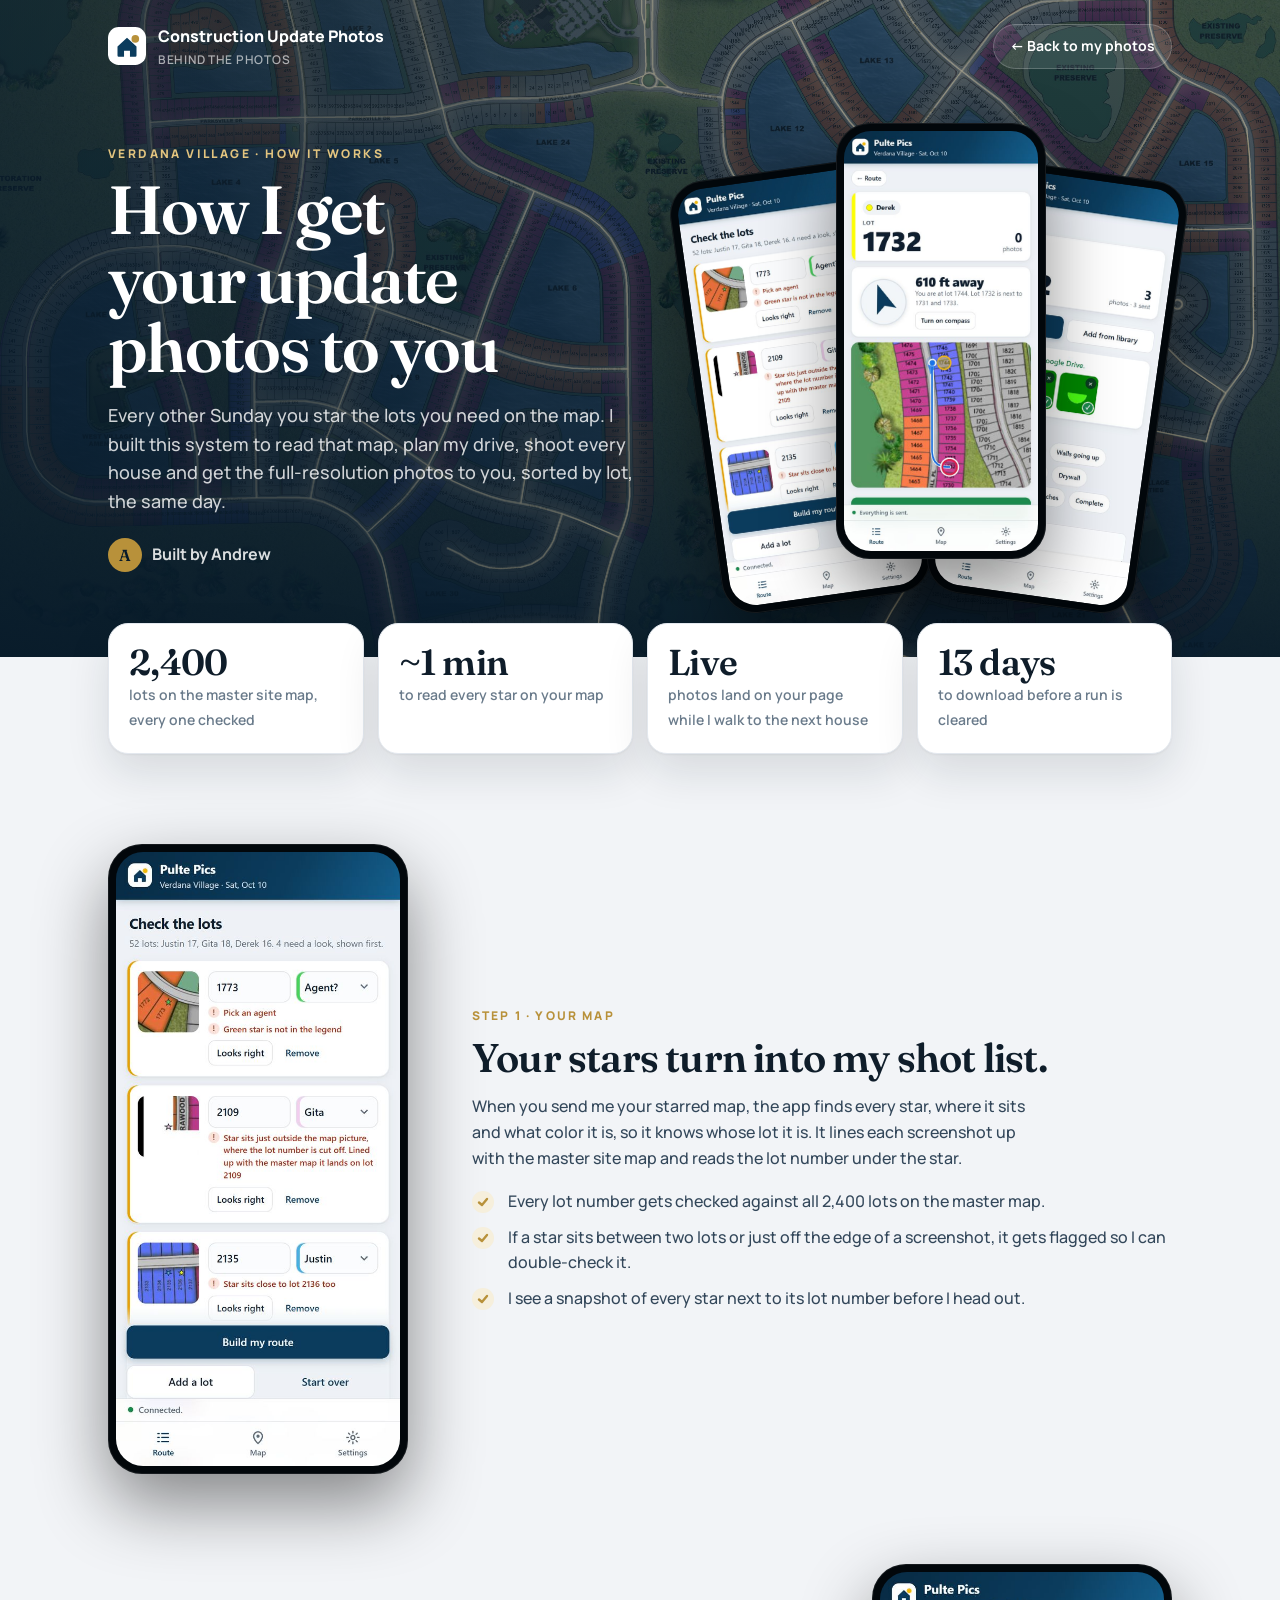
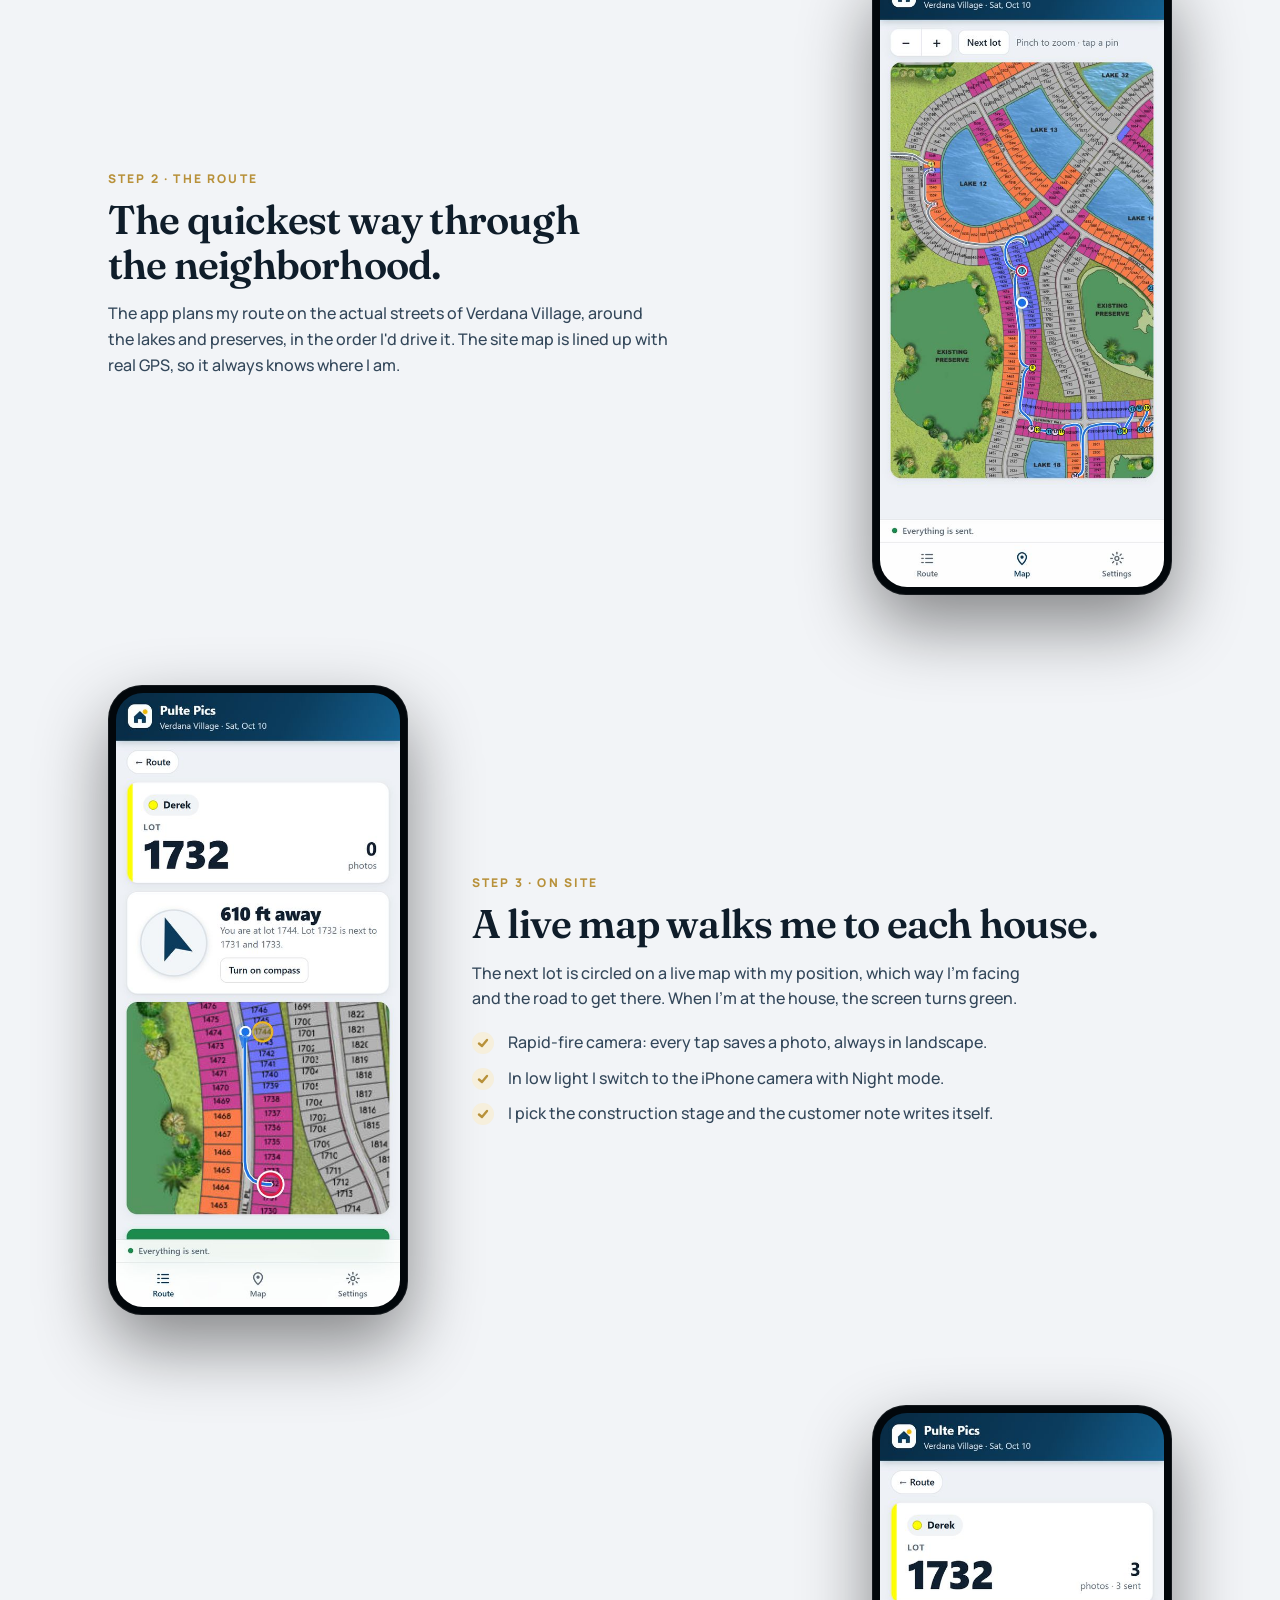
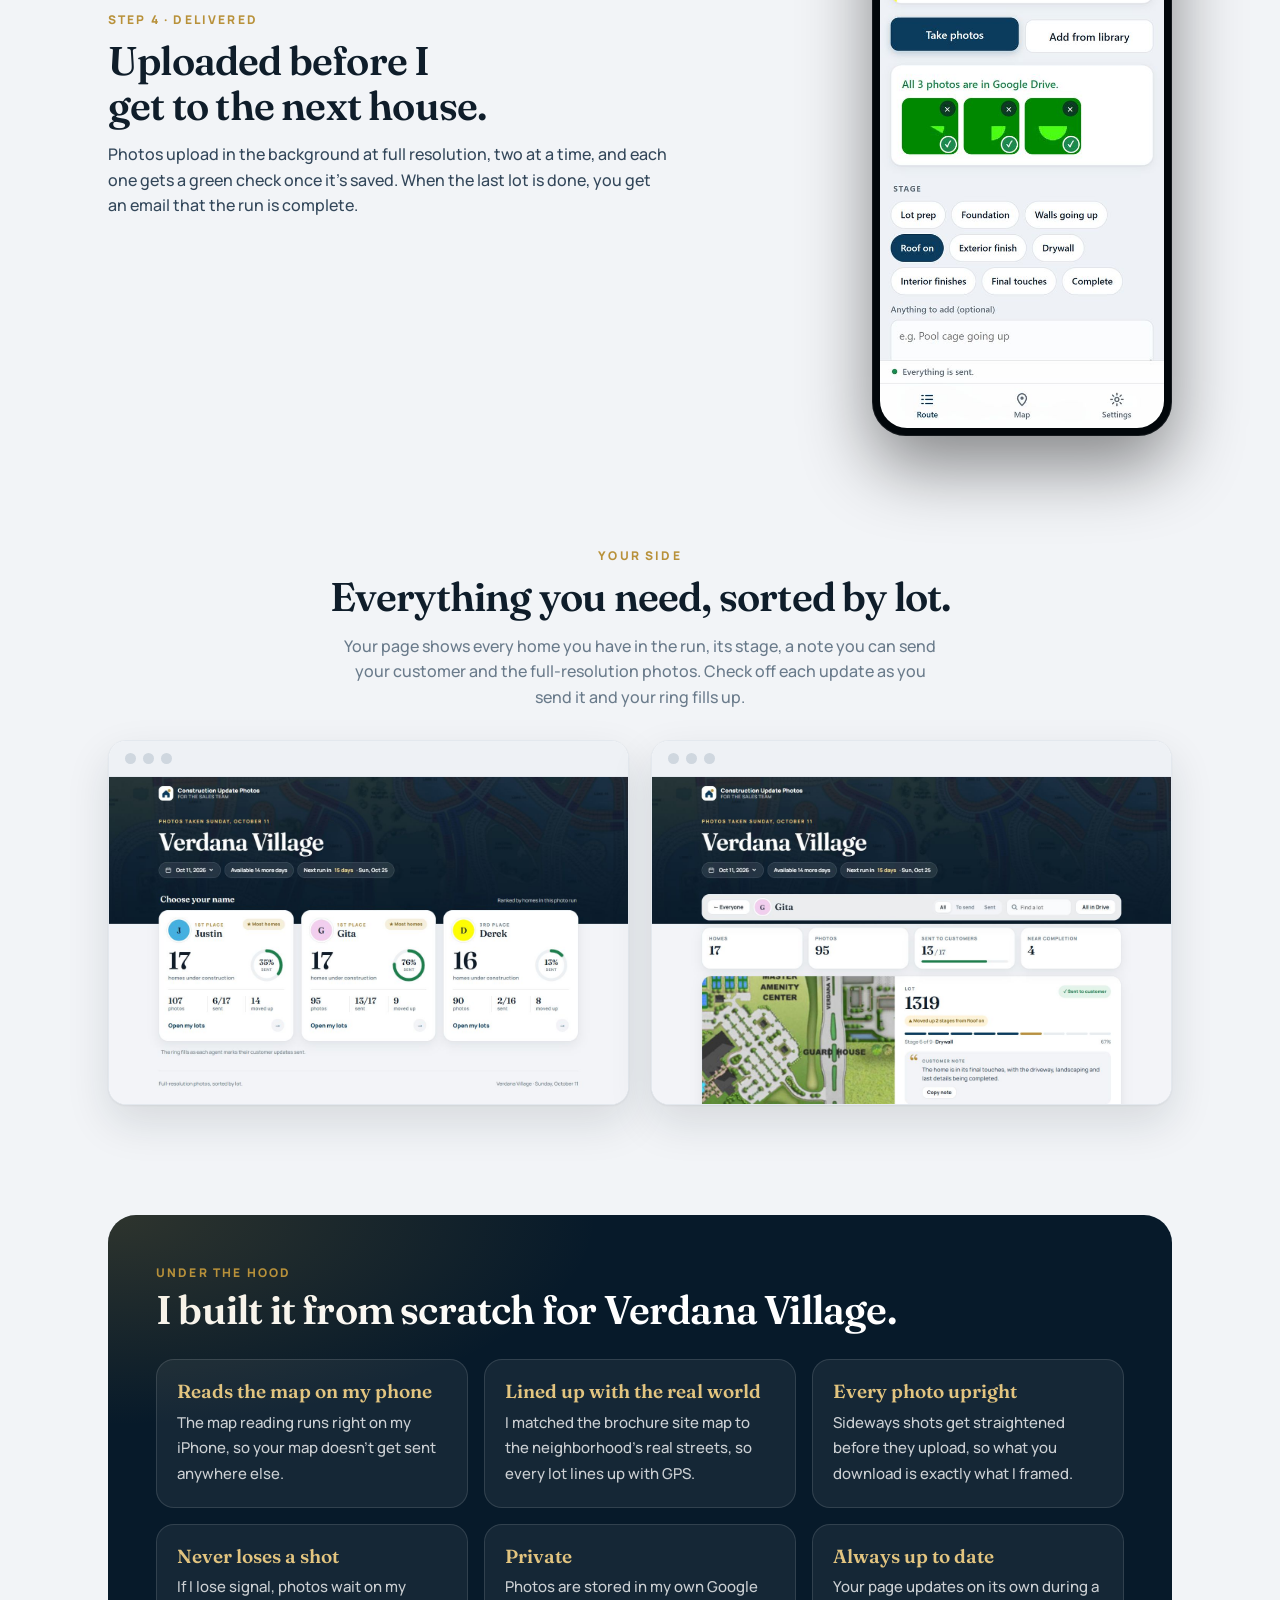
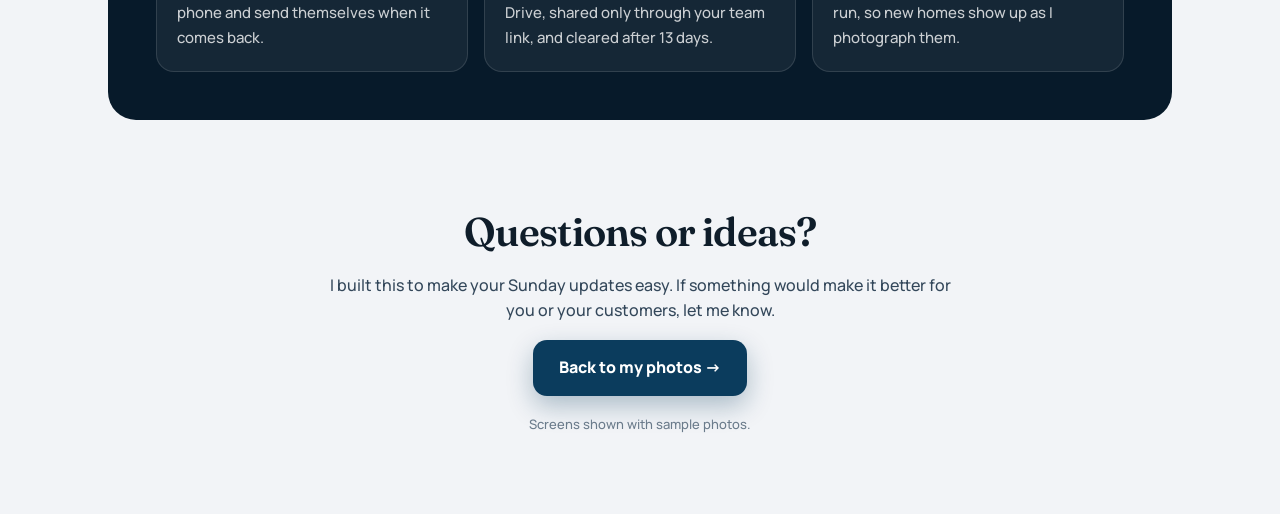
==== commit 821edea3: "Agents' page idles at ~0% CPU: no endless photo shimmer, header art pauses off screen, light sweep m" ====
--- a/docs/about.html
+++ b/docs/about.html
@@ -57,10 +57,12 @@
 .art .photo { background-image: url(map.jpg); opacity: .62; filter: saturate(.8); }
 .art .shade { background: linear-gradient(180deg, rgba(7, 26, 42, .5) 0%, rgba(7, 26, 42, .7) 55%, rgba(7, 26, 42, .97) 100%), linear-gradient(90deg, rgba(7, 26, 42, .62), rgba(7, 26, 42, 0) 62%), radial-gradient(900px 340px at 18% 0%, rgba(184, 145, 58, .16), transparent 70%); }
 .art .streets { background-image: url(streets.png); opacity: .6; mix-blend-mode: screen; -webkit-mask-image: linear-gradient(90deg, rgba(0, 0, 0, .18), rgba(0, 0, 0, .9) 60%); mask-image: linear-gradient(90deg, rgba(0, 0, 0, .18), rgba(0, 0, 0, .9) 60%); }
-.art .sweep { background: linear-gradient(105deg, transparent 38%, rgba(255, 236, 190, .85) 50%, transparent 62%) 0 0 / 260% 100% no-repeat; -webkit-mask: url(streets.png) center 40% / cover no-repeat; mask: url(streets.png) center 40% / cover no-repeat; mix-blend-mode: screen; animation: sweep-streets 9s cubic-bezier(.45, 0, .55, 1) infinite; }
-@keyframes sweep-streets { from { background-position: 140% 0; } to { background-position: -40% 0; } }
+.art .sweep { overflow: hidden; -webkit-mask: url(streets.png) center 40% / cover no-repeat; mask: url(streets.png) center 40% / cover no-repeat; mix-blend-mode: screen; }
+/* the band of light slides as one piece (a transform), which the graphics card moves without redrawing the page */
+.art .sweep b { position: absolute; top: 0; bottom: 0; left: 0; width: 260%; background: linear-gradient(105deg, transparent 38%, rgba(255, 236, 190, .85) 50%, transparent 62%); will-change: transform; animation: sweep-streets 9s cubic-bezier(.45, 0, .55, 1) infinite; }
+@keyframes sweep-streets { from { transform: translateX(-86.15%); } to { transform: translateX(24.6%); } }
 @keyframes drift { from { transform: scale(1.04) translate(0, 0); } to { transform: scale(1.12) translate(-2%, -1.5%); } }
-@media (prefers-reduced-motion: reduce) { .art, .art .sweep { animation: none !important; } .art .sweep { display: none; } }
+@media (prefers-reduced-motion: reduce) { .art, .art .sweep b { animation: none !important; } .art .sweep { display: none; } }
 
 /* numbers */
 .stats { display: grid; grid-template-columns: repeat(4, 1fr); gap: 14px; margin-top: -34px; position: relative; z-index: 2; }
@@ -124,7 +126,7 @@
 </style>
 </head>
 <body>
-<div class="mast"><div class="art" aria-hidden="true"><i class="photo"></i><i class="shade"></i><i class="streets"></i><i class="sweep"></i></div><div class="wrap">
+<div class="mast"><div class="art" aria-hidden="true"><i class="photo"></i><i class="shade"></i><i class="streets"></i><i class="sweep"><b></b></i></div><div class="wrap">
   <div class="top">
     <div class="brand"><svg class="logo" viewBox="0 0 32 32" aria-hidden="true"><rect width="32" height="32" rx="9" fill="#fff"/><path d="M8 16.5 16 9l8 7.5V24a1 1 0 0 1-1 1h-4.5v-5h-5v5H9a1 1 0 0 1-1-1z" fill="#0b3c5d"/><circle cx="23" cy="10" r="3.2" fill="#b8913a"/></svg><div>Construction Update Photos<small>Behind the photos</small></div></div>
     <a class="back" id="back" href="team.html">&larr; Back to my photos</a>
